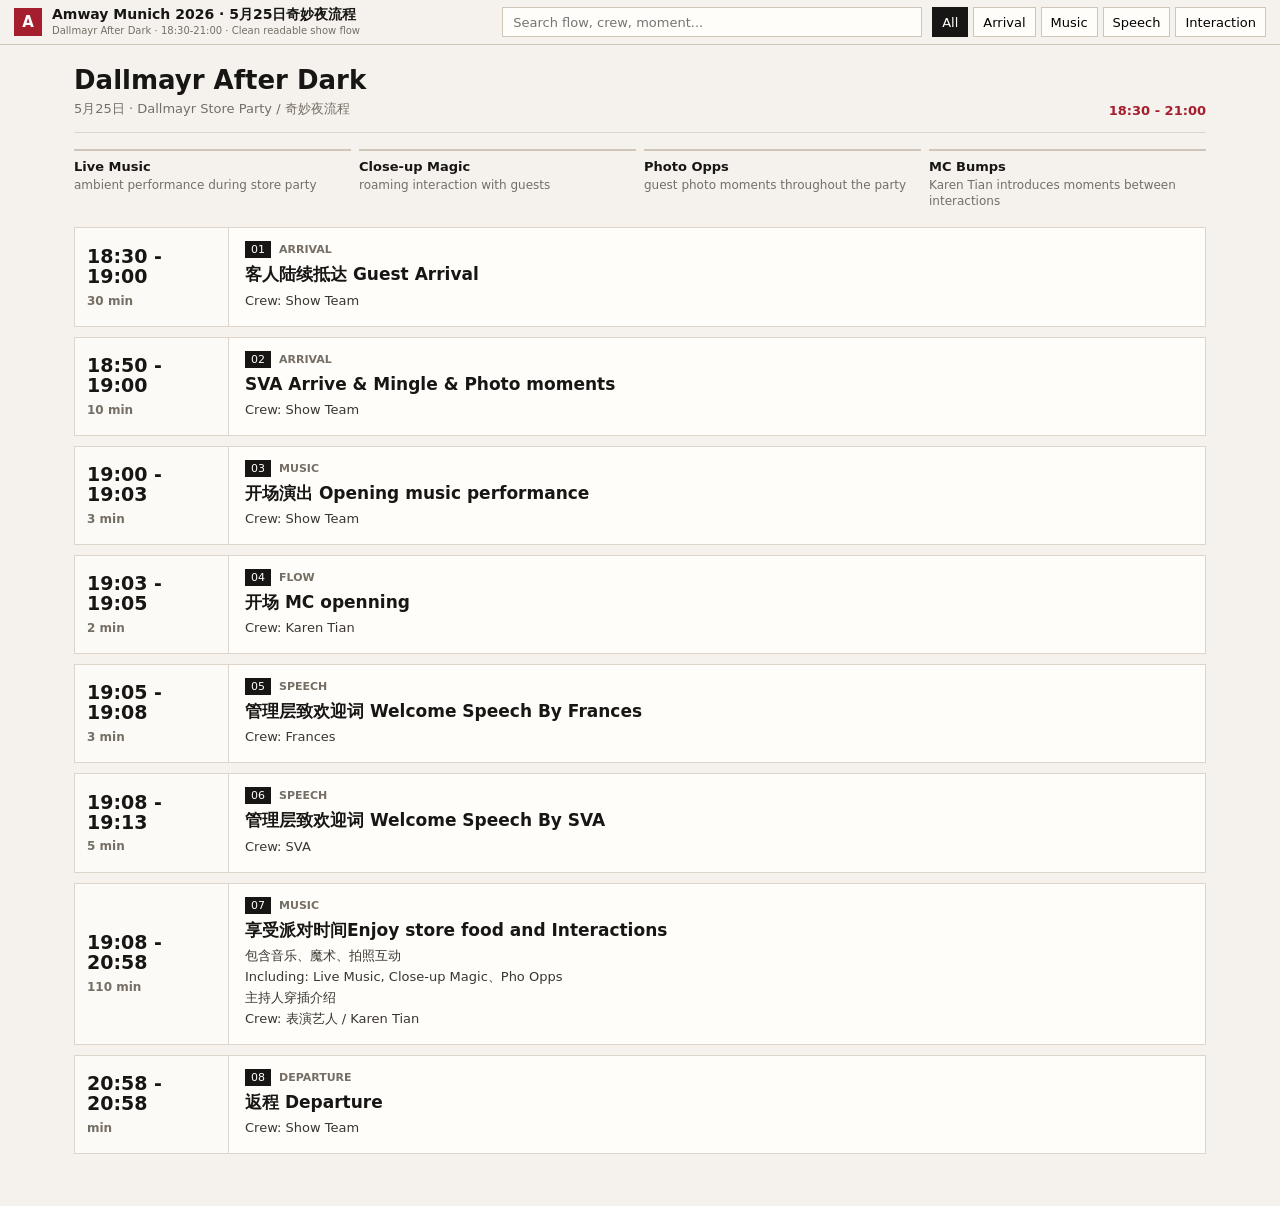
==== amway-dallmayr-after-dark/index.html @ 26cd8e53 "Add Amway Dallmayr after dark flow page" ====
<!doctype html>
<html lang="zh-CN">
<head>
<meta charset="utf-8">
<meta name="viewport" content="width=device-width,initial-scale=1">
<title>Amway Munich 2026 | 5月25日奇妙夜流程</title>
<style>
:root{--bg:#f5f2ed;--paper:#fffdf9;--ink:#181614;--muted:#756e65;--line:#ddd5ca;--line2:#cfc5b8;--red:#a51e2d;--green:#2f6b4f;--blue:#476b87;--gold:#9a6a1d;--lav:#6657a5}
*{box-sizing:border-box}html{scroll-behavior:smooth}body{margin:0;background:var(--bg);color:var(--ink);font-family:Inter,ui-sans-serif,system-ui,-apple-system,BlinkMacSystemFont,"Segoe UI",Arial,"PingFang SC","Microsoft YaHei",sans-serif;letter-spacing:0}button,input{font:inherit}
.header{position:sticky;top:0;z-index:20;background:rgba(245,242,237,.96);backdrop-filter:blur(14px);border-bottom:1px solid var(--line2);display:grid;grid-template-columns:28px minmax(260px,1fr) minmax(240px,420px) auto;gap:10px;align-items:center;padding:7px 14px}
.mark{width:28px;height:28px;background:var(--red);color:#fff;display:grid;place-items:center;font-weight:900;font-size:15px}h1{margin:0;font-size:14px;line-height:1.12;overflow-wrap:anywhere}.sub{font-size:10px;color:var(--muted);line-height:1.15;margin-top:2px}.search input{width:100%;height:30px;border:1px solid var(--line2);background:var(--paper);padding:0 10px;color:var(--ink);outline:none;font-size:13px}.chips{display:flex;gap:5px;justify-content:flex-end;overflow:auto}.chip{height:30px;border:1px solid var(--line2);background:var(--paper);padding:0 9px;white-space:nowrap;cursor:pointer;font-size:13px}.chip.active{background:#181614;color:white;border-color:#181614}
main{max-width:1180px;margin:0 auto;padding:22px 24px 52px}.dayline{display:flex;justify-content:space-between;gap:20px;align-items:flex-end;border-bottom:1px solid var(--line);padding:0 0 14px;margin-bottom:16px}.dayline h2{margin:0;font-size:26px;line-height:1.05}.dayline p{margin:6px 0 0;color:var(--muted);font-size:13px}.dayline strong{white-space:nowrap;color:var(--red);font-size:13px}
.flow{display:grid;gap:10px}.flow-card{display:grid;grid-template-columns:154px minmax(0,1fr);background:var(--paper);border:1px solid var(--line);min-height:92px}.time{border-right:1px solid var(--line);background:#fbfaf6;padding:14px 12px;display:flex;flex-direction:column;justify-content:center}.time b{font-size:19px;line-height:1.05}.time span{margin-top:7px;color:var(--muted);font-size:12px;font-weight:700}.body{padding:13px 16px;min-width:0}.kicker{display:flex;gap:8px;align-items:center;margin-bottom:6px}.kicker span{font-size:11px;color:#fff;background:#181614;padding:2px 6px}.kicker em{font-style:normal;font-size:11px;color:var(--muted);font-weight:800;text-transform:uppercase}.body h2{font-size:17px;margin:0 0 6px;line-height:1.25}.body p{margin:3px 0;color:#3a352f;font-size:13px;line-height:1.38;white-space:pre-wrap;overflow-wrap:anywhere}
.activity{display:grid;grid-template-columns:repeat(4,minmax(0,1fr));gap:8px;margin:14px 0 18px}.activity div{border-top:2px solid var(--line2);padding-top:8px}.activity b{display:block;font-size:13px}.activity span{display:block;margin-top:4px;color:var(--muted);font-size:12px;line-height:1.3}.hidden{display:none!important}
@media(max-width:900px){.header{grid-template-columns:28px minmax(0,1fr)}.search,.chips{grid-column:1/-1}.chips{justify-content:flex-start}main{padding:16px 18px 42px}.activity{grid-template-columns:repeat(2,minmax(0,1fr))}}
@media(max-width:620px){.header{grid-template-columns:24px minmax(0,1fr);gap:7px;padding:6px 8px}.mark{width:24px;height:24px;font-size:13px}h1{font-size:12px;line-height:1.14}.sub{display:none}.search input{height:30px;font-size:12px;padding:0 9px}.chip{height:28px;font-size:11px;padding:0 8px}main{padding:13px 10px 32px}.dayline{display:block;margin-bottom:12px;padding-bottom:10px}.dayline h2{font-size:22px}.dayline strong{display:block;margin-top:8px}.activity{grid-template-columns:1fr 1fr;gap:9px;margin:12px 0 14px}.activity b{font-size:12px}.activity span{font-size:11px}.flow-card{grid-template-columns:1fr;min-height:0;border-left:0;border-right:0}.time{border-right:0;border-bottom:1px solid var(--line);padding:9px 12px;flex-direction:row;align-items:center;justify-content:space-between}.time b{font-size:17px}.time span{margin:0;font-size:11px}.body{padding:11px 12px}.body h2{font-size:15px}.body p{font-size:12px;line-height:1.35}}
@media print{.header{display:none}main{padding:0}body{background:white}.flow-card{break-inside:avoid}}
</style>
</head>
<body>
<header class="header">
  <div class="mark">A</div>
  <div><h1>Amway Munich 2026 · 5月25日奇妙夜流程</h1><div class="sub">Dallmayr After Dark · 18:30-21:00 · Clean readable show flow</div></div>
  <div class="search"><input id="q" placeholder="Search flow, crew, moment..."></div>
  <div class="chips" id="chips"><button class="chip active" data-tag="All">All</button><button class="chip" data-tag="Arrival">Arrival</button><button class="chip" data-tag="Music">Music</button><button class="chip" data-tag="Speech">Speech</button><button class="chip" data-tag="Interaction">Interaction</button></div>
</header>
<main>
  <section class="dayline"><div><h2>Dallmayr After Dark</h2><p>5月25日 · Dallmayr Store Party / 奇妙夜流程</p></div><strong>18:30 - 21:00</strong></section>
  <section class="activity" aria-label="party activity lanes">
  <div><b>Live Music</b><span>ambient performance during store party</span></div>
  <div><b>Close-up Magic</b><span>roaming interaction with guests</span></div>
  <div><b>Photo Opps</b><span>guest photo moments throughout the party</span></div>
  <div><b>MC Bumps</b><span>Karen Tian introduces moments between interactions</span></div>
</section>
  <section class="flow" id="flow"><article class="flow-card" data-tag="Arrival">
      <div class="time"><b>18:30 - 19:00</b><span>30 min</span></div>
      <div class="body"><div class="kicker"><span>01</span><em>Arrival</em></div><h2>客人陆续抵达 Guest Arrival</h2><p>Crew: Show Team</p></div>
    </article><article class="flow-card" data-tag="Arrival">
      <div class="time"><b>18:50 - 19:00</b><span>10 min</span></div>
      <div class="body"><div class="kicker"><span>02</span><em>Arrival</em></div><h2>SVA Arrive &amp; Mingle &amp; Photo moments</h2><p>Crew: Show Team</p></div>
    </article><article class="flow-card" data-tag="Music">
      <div class="time"><b>19:00 - 19:03</b><span>3 min</span></div>
      <div class="body"><div class="kicker"><span>03</span><em>Music</em></div><h2>开场演出 Opening music performance</h2><p>Crew: Show Team</p></div>
    </article><article class="flow-card" data-tag="Flow">
      <div class="time"><b>19:03 - 19:05</b><span>2 min</span></div>
      <div class="body"><div class="kicker"><span>04</span><em>Flow</em></div><h2>开场 MC openning</h2><p>Crew: Karen Tian</p></div>
    </article><article class="flow-card" data-tag="Speech">
      <div class="time"><b>19:05 - 19:08</b><span>3 min</span></div>
      <div class="body"><div class="kicker"><span>05</span><em>Speech</em></div><h2>管理层致欢迎词 Welcome Speech By Frances</h2><p>Crew: Frances</p></div>
    </article><article class="flow-card" data-tag="Speech">
      <div class="time"><b>19:08 - 19:13</b><span>5 min</span></div>
      <div class="body"><div class="kicker"><span>06</span><em>Speech</em></div><h2>管理层致欢迎词 Welcome Speech By SVA</h2><p>Crew: SVA</p></div>
    </article><article class="flow-card" data-tag="Music">
      <div class="time"><b>19:08 - 20:58</b><span>110 min</span></div>
      <div class="body"><div class="kicker"><span>07</span><em>Music</em></div><h2>享受派对时间Enjoy store food and Interactions</h2><p>包含音乐、魔术、拍照互动</p><p>Including: Live Music, Close-up Magic、Pho Opps</p><p>主持人穿插介绍</p><p>Crew: 表演艺人 / Karen Tian</p></div>
    </article><article class="flow-card" data-tag="Departure">
      <div class="time"><b>20:58 - 20:58</b><span>min</span></div>
      <div class="body"><div class="kicker"><span>08</span><em>Departure</em></div><h2>返程 Departure</h2><p>Crew: Show Team</p></div>
    </article></section>
</main>
<script>
const state={tag:'All',q:''};
const cards=[...document.querySelectorAll('.flow-card')];
const chips=document.getElementById('chips');
const q=document.getElementById('q');
function applyFilter(){
  const needle=state.q.toLowerCase().trim();
  cards.forEach(card=>{
    const tagOk=state.tag==='All'||card.dataset.tag===state.tag;
    const textOk=!needle||card.innerText.toLowerCase().includes(needle);
    card.classList.toggle('hidden',!(tagOk&&textOk));
  });
}
chips.querySelectorAll('.chip').forEach(btn=>btn.onclick=()=>{
  state.tag=btn.dataset.tag;
  chips.querySelectorAll('.chip').forEach(x=>x.classList.remove('active'));
  btn.classList.add('active');
  applyFilter();
});
q.oninput=()=>{state.q=q.value;applyFilter();};
</script>
</body>
</html>
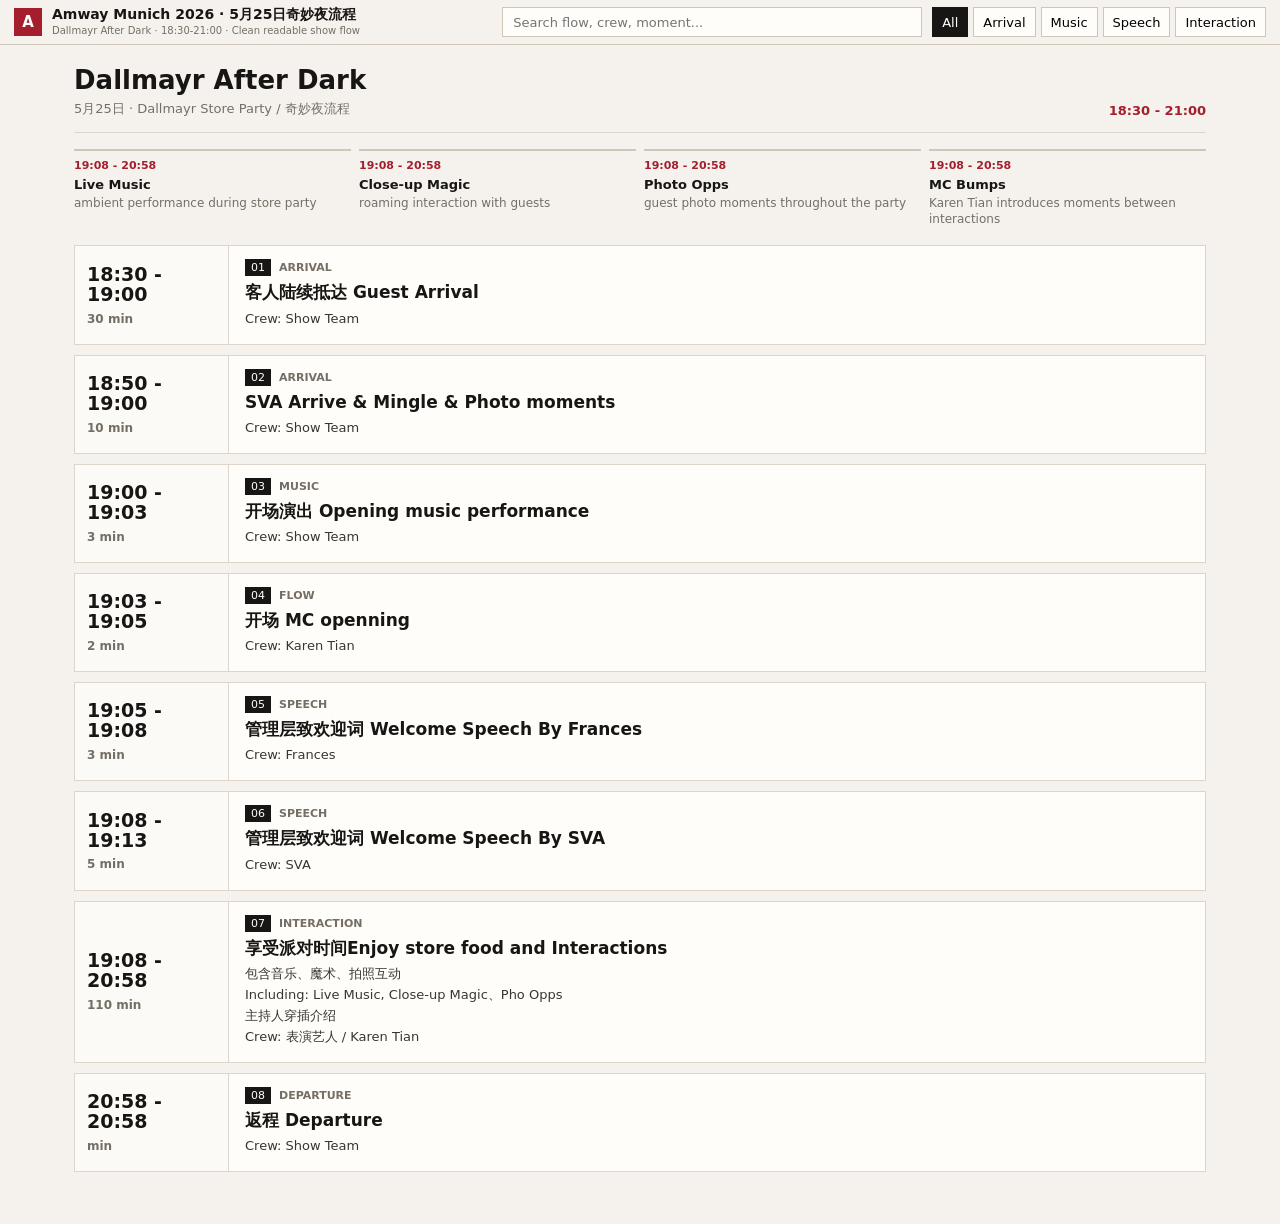
==== commit 468d6a0d: "Show timing for Dallmayr interaction moments" ====
--- a/amway-dallmayr-after-dark/index.html
+++ b/amway-dallmayr-after-dark/index.html
@@ -11,7 +11,7 @@
 .mark{width:28px;height:28px;background:var(--red);color:#fff;display:grid;place-items:center;font-weight:900;font-size:15px}h1{margin:0;font-size:14px;line-height:1.12;overflow-wrap:anywhere}.sub{font-size:10px;color:var(--muted);line-height:1.15;margin-top:2px}.search input{width:100%;height:30px;border:1px solid var(--line2);background:var(--paper);padding:0 10px;color:var(--ink);outline:none;font-size:13px}.chips{display:flex;gap:5px;justify-content:flex-end;overflow:auto}.chip{height:30px;border:1px solid var(--line2);background:var(--paper);padding:0 9px;white-space:nowrap;cursor:pointer;font-size:13px}.chip.active{background:#181614;color:white;border-color:#181614}
 main{max-width:1180px;margin:0 auto;padding:22px 24px 52px}.dayline{display:flex;justify-content:space-between;gap:20px;align-items:flex-end;border-bottom:1px solid var(--line);padding:0 0 14px;margin-bottom:16px}.dayline h2{margin:0;font-size:26px;line-height:1.05}.dayline p{margin:6px 0 0;color:var(--muted);font-size:13px}.dayline strong{white-space:nowrap;color:var(--red);font-size:13px}
 .flow{display:grid;gap:10px}.flow-card{display:grid;grid-template-columns:154px minmax(0,1fr);background:var(--paper);border:1px solid var(--line);min-height:92px}.time{border-right:1px solid var(--line);background:#fbfaf6;padding:14px 12px;display:flex;flex-direction:column;justify-content:center}.time b{font-size:19px;line-height:1.05}.time span{margin-top:7px;color:var(--muted);font-size:12px;font-weight:700}.body{padding:13px 16px;min-width:0}.kicker{display:flex;gap:8px;align-items:center;margin-bottom:6px}.kicker span{font-size:11px;color:#fff;background:#181614;padding:2px 6px}.kicker em{font-style:normal;font-size:11px;color:var(--muted);font-weight:800;text-transform:uppercase}.body h2{font-size:17px;margin:0 0 6px;line-height:1.25}.body p{margin:3px 0;color:#3a352f;font-size:13px;line-height:1.38;white-space:pre-wrap;overflow-wrap:anywhere}
-.activity{display:grid;grid-template-columns:repeat(4,minmax(0,1fr));gap:8px;margin:14px 0 18px}.activity div{border-top:2px solid var(--line2);padding-top:8px}.activity b{display:block;font-size:13px}.activity span{display:block;margin-top:4px;color:var(--muted);font-size:12px;line-height:1.3}.hidden{display:none!important}
+.activity{display:grid;grid-template-columns:repeat(4,minmax(0,1fr));gap:8px;margin:14px 0 18px}.activity div{border-top:2px solid var(--line2);padding-top:8px}.activity time{display:block;color:var(--red);font-size:11px;font-weight:850;margin-bottom:5px}.activity b{display:block;font-size:13px}.activity span{display:block;margin-top:4px;color:var(--muted);font-size:12px;line-height:1.3}.hidden{display:none!important}
 @media(max-width:900px){.header{grid-template-columns:28px minmax(0,1fr)}.search,.chips{grid-column:1/-1}.chips{justify-content:flex-start}main{padding:16px 18px 42px}.activity{grid-template-columns:repeat(2,minmax(0,1fr))}}
 @media(max-width:620px){.header{grid-template-columns:24px minmax(0,1fr);gap:7px;padding:6px 8px}.mark{width:24px;height:24px;font-size:13px}h1{font-size:12px;line-height:1.14}.sub{display:none}.search input{height:30px;font-size:12px;padding:0 9px}.chip{height:28px;font-size:11px;padding:0 8px}main{padding:13px 10px 32px}.dayline{display:block;margin-bottom:12px;padding-bottom:10px}.dayline h2{font-size:22px}.dayline strong{display:block;margin-top:8px}.activity{grid-template-columns:1fr 1fr;gap:9px;margin:12px 0 14px}.activity b{font-size:12px}.activity span{font-size:11px}.flow-card{grid-template-columns:1fr;min-height:0;border-left:0;border-right:0}.time{border-right:0;border-bottom:1px solid var(--line);padding:9px 12px;flex-direction:row;align-items:center;justify-content:space-between}.time b{font-size:17px}.time span{margin:0;font-size:11px}.body{padding:11px 12px}.body h2{font-size:15px}.body p{font-size:12px;line-height:1.35}}
 @media print{.header{display:none}main{padding:0}body{background:white}.flow-card{break-inside:avoid}}
@@ -27,10 +27,10 @@
 <main>
   <section class="dayline"><div><h2>Dallmayr After Dark</h2><p>5月25日 · Dallmayr Store Party / 奇妙夜流程</p></div><strong>18:30 - 21:00</strong></section>
   <section class="activity" aria-label="party activity lanes">
-  <div><b>Live Music</b><span>ambient performance during store party</span></div>
-  <div><b>Close-up Magic</b><span>roaming interaction with guests</span></div>
-  <div><b>Photo Opps</b><span>guest photo moments throughout the party</span></div>
-  <div><b>MC Bumps</b><span>Karen Tian introduces moments between interactions</span></div>
+  <div><time>19:08 - 20:58</time><b>Live Music</b><span>ambient performance during store party</span></div>
+  <div><time>19:08 - 20:58</time><b>Close-up Magic</b><span>roaming interaction with guests</span></div>
+  <div><time>19:08 - 20:58</time><b>Photo Opps</b><span>guest photo moments throughout the party</span></div>
+  <div><time>19:08 - 20:58</time><b>MC Bumps</b><span>Karen Tian introduces moments between interactions</span></div>
 </section>
   <section class="flow" id="flow"><article class="flow-card" data-tag="Arrival">
       <div class="time"><b>18:30 - 19:00</b><span>30 min</span></div>
@@ -50,9 +50,9 @@
     </article><article class="flow-card" data-tag="Speech">
       <div class="time"><b>19:08 - 19:13</b><span>5 min</span></div>
       <div class="body"><div class="kicker"><span>06</span><em>Speech</em></div><h2>管理层致欢迎词 Welcome Speech By SVA</h2><p>Crew: SVA</p></div>
-    </article><article class="flow-card" data-tag="Music">
+    </article><article class="flow-card" data-tag="Interaction">
       <div class="time"><b>19:08 - 20:58</b><span>110 min</span></div>
-      <div class="body"><div class="kicker"><span>07</span><em>Music</em></div><h2>享受派对时间Enjoy store food and Interactions</h2><p>包含音乐、魔术、拍照互动</p><p>Including: Live Music, Close-up Magic、Pho Opps</p><p>主持人穿插介绍</p><p>Crew: 表演艺人 / Karen Tian</p></div>
+      <div class="body"><div class="kicker"><span>07</span><em>Interaction</em></div><h2>享受派对时间Enjoy store food and Interactions</h2><p>包含音乐、魔术、拍照互动</p><p>Including: Live Music, Close-up Magic、Pho Opps</p><p>主持人穿插介绍</p><p>Crew: 表演艺人 / Karen Tian</p></div>
     </article><article class="flow-card" data-tag="Departure">
       <div class="time"><b>20:58 - 20:58</b><span>min</span></div>
       <div class="body"><div class="kicker"><span>08</span><em>Departure</em></div><h2>返程 Departure</h2><p>Crew: Show Team</p></div>
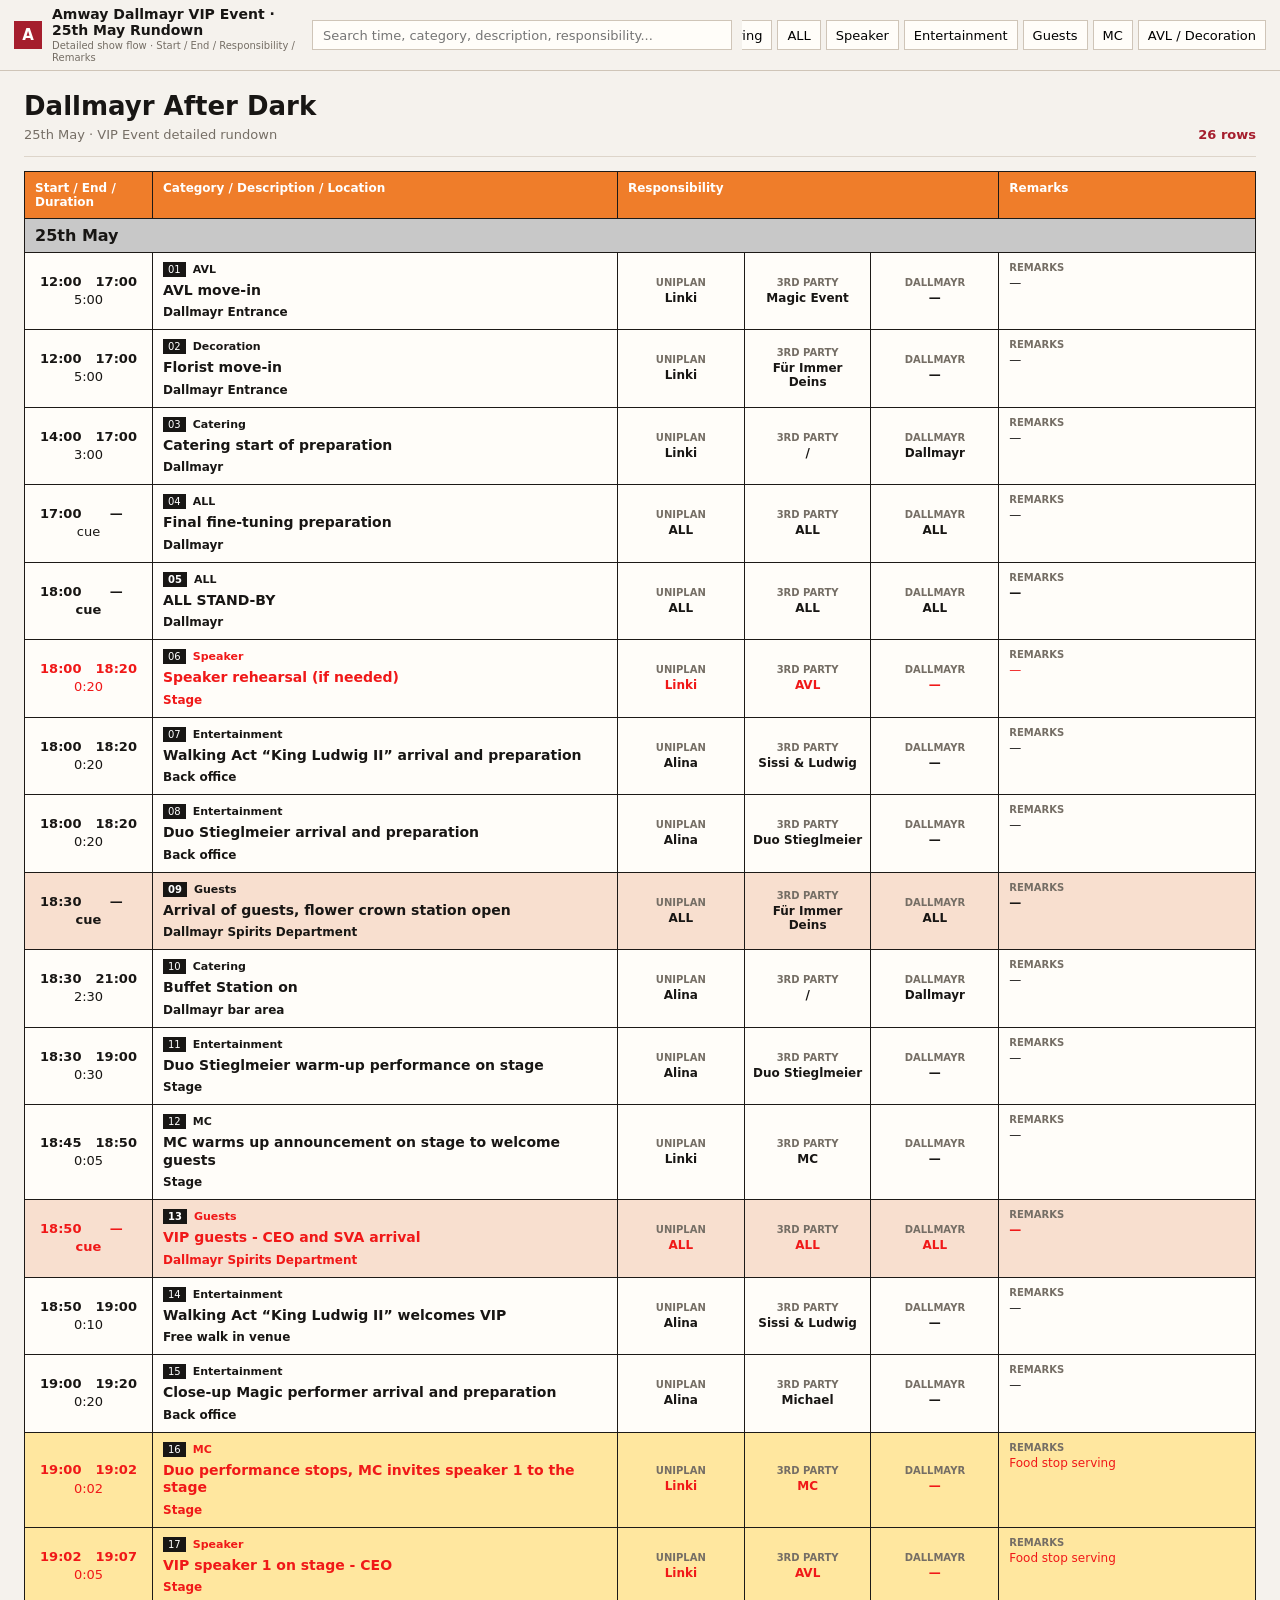
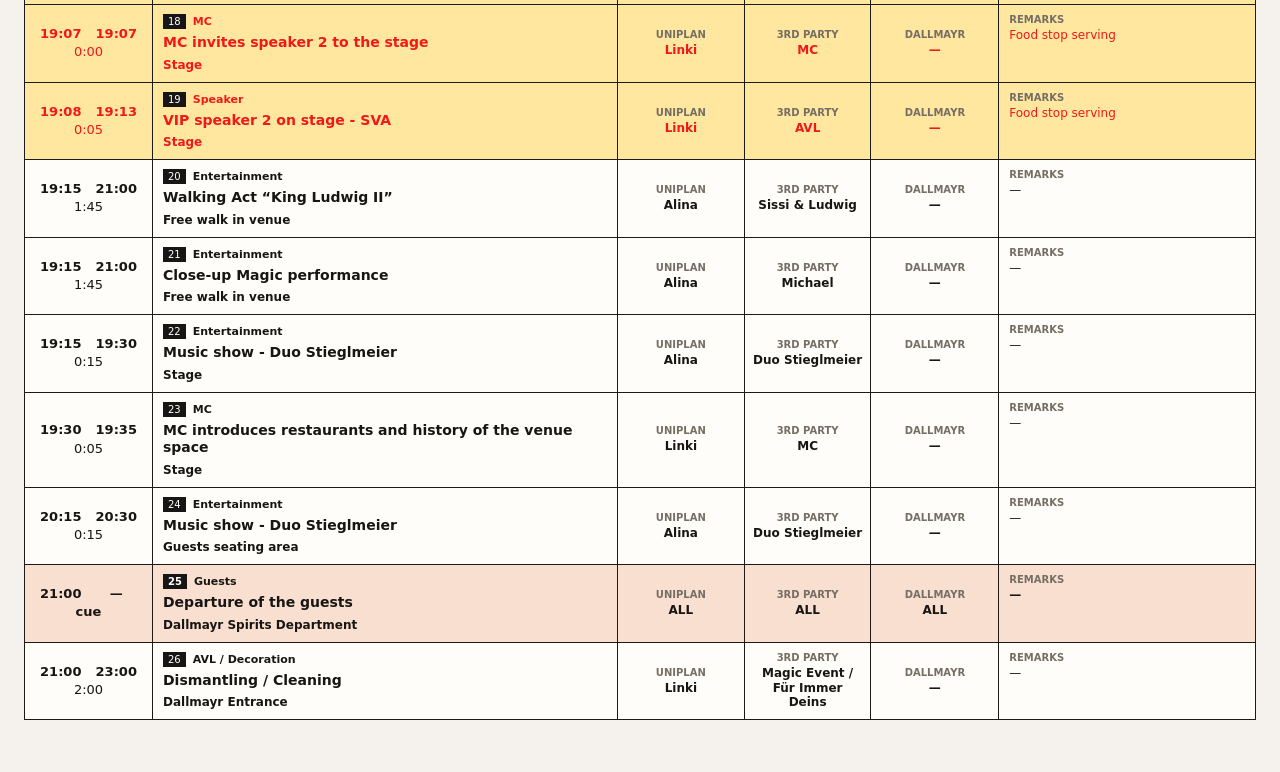
==== commit 033a2ec5: "Expand Dallmayr rundown detail" ====
--- a/amway-dallmayr-after-dark/index.html
+++ b/amway-dallmayr-after-dark/index.html
@@ -1,83 +1,160 @@
-<!doctype html>
-<html lang="zh-CN">
-<head>
-<meta charset="utf-8">
-<meta name="viewport" content="width=device-width,initial-scale=1">
-<title>Amway Munich 2026 | 5月25日奇妙夜流程</title>
-<style>
-:root{--bg:#f5f2ed;--paper:#fffdf9;--ink:#181614;--muted:#756e65;--line:#ddd5ca;--line2:#cfc5b8;--red:#a51e2d;--green:#2f6b4f;--blue:#476b87;--gold:#9a6a1d;--lav:#6657a5}
-*{box-sizing:border-box}html{scroll-behavior:smooth}body{margin:0;background:var(--bg);color:var(--ink);font-family:Inter,ui-sans-serif,system-ui,-apple-system,BlinkMacSystemFont,"Segoe UI",Arial,"PingFang SC","Microsoft YaHei",sans-serif;letter-spacing:0}button,input{font:inherit}
-.header{position:sticky;top:0;z-index:20;background:rgba(245,242,237,.96);backdrop-filter:blur(14px);border-bottom:1px solid var(--line2);display:grid;grid-template-columns:28px minmax(260px,1fr) minmax(240px,420px) auto;gap:10px;align-items:center;padding:7px 14px}
-.mark{width:28px;height:28px;background:var(--red);color:#fff;display:grid;place-items:center;font-weight:900;font-size:15px}h1{margin:0;font-size:14px;line-height:1.12;overflow-wrap:anywhere}.sub{font-size:10px;color:var(--muted);line-height:1.15;margin-top:2px}.search input{width:100%;height:30px;border:1px solid var(--line2);background:var(--paper);padding:0 10px;color:var(--ink);outline:none;font-size:13px}.chips{display:flex;gap:5px;justify-content:flex-end;overflow:auto}.chip{height:30px;border:1px solid var(--line2);background:var(--paper);padding:0 9px;white-space:nowrap;cursor:pointer;font-size:13px}.chip.active{background:#181614;color:white;border-color:#181614}
-main{max-width:1180px;margin:0 auto;padding:22px 24px 52px}.dayline{display:flex;justify-content:space-between;gap:20px;align-items:flex-end;border-bottom:1px solid var(--line);padding:0 0 14px;margin-bottom:16px}.dayline h2{margin:0;font-size:26px;line-height:1.05}.dayline p{margin:6px 0 0;color:var(--muted);font-size:13px}.dayline strong{white-space:nowrap;color:var(--red);font-size:13px}
-.flow{display:grid;gap:10px}.flow-card{display:grid;grid-template-columns:154px minmax(0,1fr);background:var(--paper);border:1px solid var(--line);min-height:92px}.time{border-right:1px solid var(--line);background:#fbfaf6;padding:14px 12px;display:flex;flex-direction:column;justify-content:center}.time b{font-size:19px;line-height:1.05}.time span{margin-top:7px;color:var(--muted);font-size:12px;font-weight:700}.body{padding:13px 16px;min-width:0}.kicker{display:flex;gap:8px;align-items:center;margin-bottom:6px}.kicker span{font-size:11px;color:#fff;background:#181614;padding:2px 6px}.kicker em{font-style:normal;font-size:11px;color:var(--muted);font-weight:800;text-transform:uppercase}.body h2{font-size:17px;margin:0 0 6px;line-height:1.25}.body p{margin:3px 0;color:#3a352f;font-size:13px;line-height:1.38;white-space:pre-wrap;overflow-wrap:anywhere}
-.activity{display:grid;grid-template-columns:repeat(4,minmax(0,1fr));gap:8px;margin:14px 0 18px}.activity div{border-top:2px solid var(--line2);padding-top:8px}.activity time{display:block;color:var(--red);font-size:11px;font-weight:850;margin-bottom:5px}.activity b{display:block;font-size:13px}.activity span{display:block;margin-top:4px;color:var(--muted);font-size:12px;line-height:1.3}.hidden{display:none!important}
-@media(max-width:900px){.header{grid-template-columns:28px minmax(0,1fr)}.search,.chips{grid-column:1/-1}.chips{justify-content:flex-start}main{padding:16px 18px 42px}.activity{grid-template-columns:repeat(2,minmax(0,1fr))}}
-@media(max-width:620px){.header{grid-template-columns:24px minmax(0,1fr);gap:7px;padding:6px 8px}.mark{width:24px;height:24px;font-size:13px}h1{font-size:12px;line-height:1.14}.sub{display:none}.search input{height:30px;font-size:12px;padding:0 9px}.chip{height:28px;font-size:11px;padding:0 8px}main{padding:13px 10px 32px}.dayline{display:block;margin-bottom:12px;padding-bottom:10px}.dayline h2{font-size:22px}.dayline strong{display:block;margin-top:8px}.activity{grid-template-columns:1fr 1fr;gap:9px;margin:12px 0 14px}.activity b{font-size:12px}.activity span{font-size:11px}.flow-card{grid-template-columns:1fr;min-height:0;border-left:0;border-right:0}.time{border-right:0;border-bottom:1px solid var(--line);padding:9px 12px;flex-direction:row;align-items:center;justify-content:space-between}.time b{font-size:17px}.time span{margin:0;font-size:11px}.body{padding:11px 12px}.body h2{font-size:15px}.body p{font-size:12px;line-height:1.35}}
-@media print{.header{display:none}main{padding:0}body{background:white}.flow-card{break-inside:avoid}}
-</style>
-</head>
-<body>
-<header class="header">
-  <div class="mark">A</div>
-  <div><h1>Amway Munich 2026 · 5月25日奇妙夜流程</h1><div class="sub">Dallmayr After Dark · 18:30-21:00 · Clean readable show flow</div></div>
-  <div class="search"><input id="q" placeholder="Search flow, crew, moment..."></div>
-  <div class="chips" id="chips"><button class="chip active" data-tag="All">All</button><button class="chip" data-tag="Arrival">Arrival</button><button class="chip" data-tag="Music">Music</button><button class="chip" data-tag="Speech">Speech</button><button class="chip" data-tag="Interaction">Interaction</button></div>
-</header>
-<main>
-  <section class="dayline"><div><h2>Dallmayr After Dark</h2><p>5月25日 · Dallmayr Store Party / 奇妙夜流程</p></div><strong>18:30 - 21:00</strong></section>
-  <section class="activity" aria-label="party activity lanes">
-  <div><time>19:08 - 20:58</time><b>Live Music</b><span>ambient performance during store party</span></div>
-  <div><time>19:08 - 20:58</time><b>Close-up Magic</b><span>roaming interaction with guests</span></div>
-  <div><time>19:08 - 20:58</time><b>Photo Opps</b><span>guest photo moments throughout the party</span></div>
-  <div><time>19:08 - 20:58</time><b>MC Bumps</b><span>Karen Tian introduces moments between interactions</span></div>
-</section>
-  <section class="flow" id="flow"><article class="flow-card" data-tag="Arrival">
-      <div class="time"><b>18:30 - 19:00</b><span>30 min</span></div>
-      <div class="body"><div class="kicker"><span>01</span><em>Arrival</em></div><h2>客人陆续抵达 Guest Arrival</h2><p>Crew: Show Team</p></div>
-    </article><article class="flow-card" data-tag="Arrival">
-      <div class="time"><b>18:50 - 19:00</b><span>10 min</span></div>
-      <div class="body"><div class="kicker"><span>02</span><em>Arrival</em></div><h2>SVA Arrive &amp; Mingle &amp; Photo moments</h2><p>Crew: Show Team</p></div>
-    </article><article class="flow-card" data-tag="Music">
-      <div class="time"><b>19:00 - 19:03</b><span>3 min</span></div>
-      <div class="body"><div class="kicker"><span>03</span><em>Music</em></div><h2>开场演出 Opening music performance</h2><p>Crew: Show Team</p></div>
-    </article><article class="flow-card" data-tag="Flow">
-      <div class="time"><b>19:03 - 19:05</b><span>2 min</span></div>
-      <div class="body"><div class="kicker"><span>04</span><em>Flow</em></div><h2>开场 MC openning</h2><p>Crew: Karen Tian</p></div>
-    </article><article class="flow-card" data-tag="Speech">
-      <div class="time"><b>19:05 - 19:08</b><span>3 min</span></div>
-      <div class="body"><div class="kicker"><span>05</span><em>Speech</em></div><h2>管理层致欢迎词 Welcome Speech By Frances</h2><p>Crew: Frances</p></div>
-    </article><article class="flow-card" data-tag="Speech">
-      <div class="time"><b>19:08 - 19:13</b><span>5 min</span></div>
-      <div class="body"><div class="kicker"><span>06</span><em>Speech</em></div><h2>管理层致欢迎词 Welcome Speech By SVA</h2><p>Crew: SVA</p></div>
-    </article><article class="flow-card" data-tag="Interaction">
-      <div class="time"><b>19:08 - 20:58</b><span>110 min</span></div>
-      <div class="body"><div class="kicker"><span>07</span><em>Interaction</em></div><h2>享受派对时间Enjoy store food and Interactions</h2><p>包含音乐、魔术、拍照互动</p><p>Including: Live Music, Close-up Magic、Pho Opps</p><p>主持人穿插介绍</p><p>Crew: 表演艺人 / Karen Tian</p></div>
-    </article><article class="flow-card" data-tag="Departure">
-      <div class="time"><b>20:58 - 20:58</b><span>min</span></div>
-      <div class="body"><div class="kicker"><span>08</span><em>Departure</em></div><h2>返程 Departure</h2><p>Crew: Show Team</p></div>
-    </article></section>
-</main>
-<script>
-const state={tag:'All',q:''};
-const cards=[...document.querySelectorAll('.flow-card')];
-const chips=document.getElementById('chips');
-const q=document.getElementById('q');
-function applyFilter(){
-  const needle=state.q.toLowerCase().trim();
-  cards.forEach(card=>{
-    const tagOk=state.tag==='All'||card.dataset.tag===state.tag;
-    const textOk=!needle||card.innerText.toLowerCase().includes(needle);
-    card.classList.toggle('hidden',!(tagOk&&textOk));
-  });
-}
-chips.querySelectorAll('.chip').forEach(btn=>btn.onclick=()=>{
-  state.tag=btn.dataset.tag;
-  chips.querySelectorAll('.chip').forEach(x=>x.classList.remove('active'));
-  btn.classList.add('active');
-  applyFilter();
-});
-q.oninput=()=>{state.q=q.value;applyFilter();};
-</script>
-</body>
-</html>
+<!doctype html><html lang="zh-CN"><head><meta charset="utf-8"><meta name="viewport" content="width=device-width,initial-scale=1"><title>Amway Dallmayr VIP Event | 25 May Rundown</title><style>
+:root{--bg:#f5f2ed;--paper:#fffdf9;--ink:#181614;--muted:#756e65;--line:#ddd5ca;--line2:#cfc5b8;--red:#f01818;--brand:#a51e2d;--peach:#f8dfcf;--yellow:#ffe79f}*{box-sizing:border-box}html{scroll-behavior:smooth}body{margin:0;background:var(--bg);color:var(--ink);font-family:Inter,ui-sans-serif,system-ui,-apple-system,BlinkMacSystemFont,"Segoe UI",Arial,"PingFang SC","Microsoft YaHei",sans-serif;letter-spacing:0}button,input{font:inherit}.header{position:sticky;top:0;z-index:30;background:rgba(245,242,237,.96);backdrop-filter:blur(14px);border-bottom:1px solid var(--line2);display:grid;grid-template-columns:28px minmax(250px,1fr) minmax(240px,420px) auto;gap:10px;align-items:center;padding:7px 14px}.mark{width:28px;height:28px;background:var(--brand);color:#fff;display:grid;place-items:center;font-weight:900;font-size:15px}h1{margin:0;font-size:14px;line-height:1.12;overflow-wrap:anywhere}.sub{font-size:10px;color:var(--muted);line-height:1.15;margin-top:2px}.search input{width:100%;height:30px;border:1px solid var(--line2);background:var(--paper);padding:0 10px;color:var(--ink);outline:none;font-size:13px}.filters{display:flex;gap:5px;justify-content:flex-end;overflow:auto}.chip{height:30px;border:1px solid var(--line2);background:var(--paper);padding:0 9px;white-space:nowrap;cursor:pointer;font-size:13px}.chip.active{background:#181614;color:#fff;border-color:#181614}main{max-width:1420px;margin:0 auto;padding:22px 24px 52px}.lead{display:flex;justify-content:space-between;gap:18px;align-items:flex-end;border-bottom:1px solid var(--line);padding-bottom:14px;margin-bottom:14px}.lead h2{margin:0;font-size:26px;line-height:1.05}.lead p{margin:6px 0 0;color:var(--muted);font-size:13px}.lead strong{white-space:nowrap;color:var(--brand);font-size:13px}.table-head,.run-row{display:grid;grid-template-columns:128px minmax(280px,1fr) minmax(300px,.82fr) minmax(170px,.55fr)}.table-head{position:sticky;top:45px;z-index:10;background:#ef7d2a;color:white;border:1px solid #1d1a17;border-bottom:0;font-weight:850;font-size:12px}.table-head div{padding:9px 10px;border-right:1px solid #1d1a17}.table-head div:last-child{border-right:0}.flow{display:grid;gap:0}.date-row{background:#c8c8c8;border:1px solid #1d1a17;border-bottom:0;padding:7px 10px;font-weight:850}.run-row{background:var(--paper);border:1px solid #1d1a17;border-bottom:0;min-height:58px}.run-row:last-child{border-bottom:1px solid #1d1a17}.run-row>div{border-right:1px solid #1d1a17;padding:9px 10px;min-width:0}.run-row>div:last-child{border-right:0}.time{display:grid;grid-template-columns:1fr 1fr;gap:4px;align-content:center;text-align:center}.time b,.time small,.time span{font-size:13px;line-height:1.1}.time b{font-weight:850}.time small{font-weight:760;color:inherit}.time span{grid-column:1/-1;color:inherit}.kicker{display:flex;gap:7px;align-items:center;margin-bottom:5px}.kicker span{font-size:10px;color:#fff;background:#181614;padding:2px 5px}.kicker em{font-style:normal;font-size:11px;color:inherit;font-weight:850}h3{margin:0;font-size:14px;line-height:1.25}.main p{margin:6px 0 0;color:inherit;font-size:12px;line-height:1.25;font-weight:650}.resp{display:grid;grid-template-columns:repeat(3,minmax(0,1fr));gap:0;padding:0!important}.resp div{padding:9px 8px;border-right:1px solid #1d1a17;display:grid;align-content:center;text-align:center}.resp div:last-child{border-right:0}label{display:block;color:var(--muted);font-size:10px;text-transform:uppercase;font-weight:850;margin-bottom:3px}.resp strong{font-size:12px;line-height:1.2}.remarks p{margin:0;font-size:12px;line-height:1.3;color:inherit}.peach{background:var(--peach);font-weight:850}.yellow{background:var(--yellow)}.red,.redtext{color:var(--red)}.bold{font-weight:900}.hidden{display:none!important}@media(max-width:980px){.header{grid-template-columns:28px minmax(0,1fr)}.search,.filters{grid-column:1/-1}.filters{justify-content:flex-start}main{padding:16px 18px 42px}.table-head{display:none}.run-row{grid-template-columns:118px minmax(0,1fr);margin-bottom:8px;border:1px solid #1d1a17}.run-row>div{border-right:0}.time{border-right:1px solid #1d1a17!important}.resp,.remarks{grid-column:2}.resp{border-top:1px solid #1d1a17}.remarks{border-top:1px solid #1d1a17}}@media(max-width:620px){.header{grid-template-columns:24px minmax(0,1fr);gap:7px;padding:6px 8px}.mark{width:24px;height:24px;font-size:13px}h1{font-size:12px;line-height:1.14}.sub{display:none}.search input{height:30px;font-size:12px;padding:0 9px}.chip{height:28px;font-size:11px;padding:0 8px}main{padding:13px 10px 32px}.lead{display:block;margin-bottom:12px;padding-bottom:10px}.lead h2{font-size:22px}.lead strong{display:block;margin-top:8px}.run-row{grid-template-columns:1fr;border-left:0;border-right:0}.time{border-right:0!important;border-bottom:1px solid #1d1a17!important;display:flex;align-items:center;justify-content:space-between;text-align:left}.time span{grid-column:auto}.resp,.remarks{grid-column:1}.resp strong{font-size:11px}h3{font-size:14px}.main p,.remarks p{font-size:11px}}@media print{.header{display:none}main{padding:0}body{background:white}.table-head{top:0}.run-row{break-inside:avoid}}
+</style></head><body><header class="header"><div class="mark">A</div><div><h1>Amway Dallmayr VIP Event · 25th May Rundown</h1><div class="sub">Detailed show flow · Start / End / Responsibility / Remarks</div></div><div class="search"><input id="q" placeholder="Search time, category, description, responsibility..."></div><div class="filters" id="filters"><button class="chip active" data-category="All">All</button><button class="chip " data-category="AVL">AVL</button><button class="chip " data-category="Decoration">Decoration</button><button class="chip " data-category="Catering">Catering</button><button class="chip " data-category="ALL">ALL</button><button class="chip " data-category="Speaker">Speaker</button><button class="chip " data-category="Entertainment">Entertainment</button><button class="chip " data-category="Guests">Guests</button><button class="chip " data-category="MC">MC</button><button class="chip " data-category="AVL / Decoration">AVL / Decoration</button></div></header><main><section class="lead"><div><h2>Dallmayr After Dark</h2><p>25th May · VIP Event detailed rundown</p></div><strong>26 rows</strong></section><section class="flow" id="flow"><div class="table-head"><div>Start / End / Duration</div><div>Category / Description / Location</div><div>Responsibility</div><div>Remarks</div></div><div class="date-row">25th May</div><article class="run-row " data-category="AVL">
+  <div class="time"><b>12:00</b><small>17:00</small><span>5:00</span></div>
+  <div class="main"><div class="kicker"><span>01</span><em>AVL</em></div><h3>AVL move-in</h3><p>Dallmayr Entrance</p></div>
+  <div class="resp"><div><label>Uniplan</label><strong>Linki</strong></div><div><label>3rd Party</label><strong>Magic Event</strong></div><div><label>Dallmayr</label><strong>—</strong></div></div>
+  <div class="remarks"><label>Remarks</label><p>—</p></div>
+</article>
+<article class="run-row " data-category="Decoration">
+  <div class="time"><b>12:00</b><small>17:00</small><span>5:00</span></div>
+  <div class="main"><div class="kicker"><span>02</span><em>Decoration</em></div><h3>Florist move-in</h3><p>Dallmayr Entrance</p></div>
+  <div class="resp"><div><label>Uniplan</label><strong>Linki</strong></div><div><label>3rd Party</label><strong>Für Immer Deins</strong></div><div><label>Dallmayr</label><strong>—</strong></div></div>
+  <div class="remarks"><label>Remarks</label><p>—</p></div>
+</article>
+<article class="run-row " data-category="Catering">
+  <div class="time"><b>14:00</b><small>17:00</small><span>3:00</span></div>
+  <div class="main"><div class="kicker"><span>03</span><em>Catering</em></div><h3>Catering start of preparation</h3><p>Dallmayr</p></div>
+  <div class="resp"><div><label>Uniplan</label><strong>Linki</strong></div><div><label>3rd Party</label><strong>/</strong></div><div><label>Dallmayr</label><strong>Dallmayr</strong></div></div>
+  <div class="remarks"><label>Remarks</label><p>—</p></div>
+</article>
+<article class="run-row " data-category="ALL">
+  <div class="time"><b>17:00</b><small>—</small><span>cue</span></div>
+  <div class="main"><div class="kicker"><span>04</span><em>ALL</em></div><h3>Final fine-tuning preparation</h3><p>Dallmayr</p></div>
+  <div class="resp"><div><label>Uniplan</label><strong>ALL</strong></div><div><label>3rd Party</label><strong>ALL</strong></div><div><label>Dallmayr</label><strong>ALL</strong></div></div>
+  <div class="remarks"><label>Remarks</label><p>—</p></div>
+</article>
+<article class="run-row bold" data-category="ALL">
+  <div class="time"><b>18:00</b><small>—</small><span>cue</span></div>
+  <div class="main"><div class="kicker"><span>05</span><em>ALL</em></div><h3>ALL STAND-BY</h3><p>Dallmayr</p></div>
+  <div class="resp"><div><label>Uniplan</label><strong>ALL</strong></div><div><label>3rd Party</label><strong>ALL</strong></div><div><label>Dallmayr</label><strong>ALL</strong></div></div>
+  <div class="remarks"><label>Remarks</label><p>—</p></div>
+</article>
+<article class="run-row red" data-category="Speaker">
+  <div class="time"><b>18:00</b><small>18:20</small><span>0:20</span></div>
+  <div class="main"><div class="kicker"><span>06</span><em>Speaker</em></div><h3>Speaker rehearsal (if needed)</h3><p>Stage</p></div>
+  <div class="resp"><div><label>Uniplan</label><strong>Linki</strong></div><div><label>3rd Party</label><strong>AVL</strong></div><div><label>Dallmayr</label><strong>—</strong></div></div>
+  <div class="remarks"><label>Remarks</label><p>—</p></div>
+</article>
+<article class="run-row " data-category="Entertainment">
+  <div class="time"><b>18:00</b><small>18:20</small><span>0:20</span></div>
+  <div class="main"><div class="kicker"><span>07</span><em>Entertainment</em></div><h3>Walking Act “King Ludwig II” arrival and preparation</h3><p>Back office</p></div>
+  <div class="resp"><div><label>Uniplan</label><strong>Alina</strong></div><div><label>3rd Party</label><strong>Sissi &amp; Ludwig</strong></div><div><label>Dallmayr</label><strong>—</strong></div></div>
+  <div class="remarks"><label>Remarks</label><p>—</p></div>
+</article>
+<article class="run-row " data-category="Entertainment">
+  <div class="time"><b>18:00</b><small>18:20</small><span>0:20</span></div>
+  <div class="main"><div class="kicker"><span>08</span><em>Entertainment</em></div><h3>Duo Stieglmeier arrival and preparation</h3><p>Back office</p></div>
+  <div class="resp"><div><label>Uniplan</label><strong>Alina</strong></div><div><label>3rd Party</label><strong>Duo Stieglmeier</strong></div><div><label>Dallmayr</label><strong>—</strong></div></div>
+  <div class="remarks"><label>Remarks</label><p>—</p></div>
+</article>
+<article class="run-row peach" data-category="Guests">
+  <div class="time"><b>18:30</b><small>—</small><span>cue</span></div>
+  <div class="main"><div class="kicker"><span>09</span><em>Guests</em></div><h3>Arrival of guests, flower crown station open</h3><p>Dallmayr Spirits Department</p></div>
+  <div class="resp"><div><label>Uniplan</label><strong>ALL</strong></div><div><label>3rd Party</label><strong>Für Immer Deins</strong></div><div><label>Dallmayr</label><strong>ALL</strong></div></div>
+  <div class="remarks"><label>Remarks</label><p>—</p></div>
+</article>
+<article class="run-row " data-category="Catering">
+  <div class="time"><b>18:30</b><small>21:00</small><span>2:30</span></div>
+  <div class="main"><div class="kicker"><span>10</span><em>Catering</em></div><h3>Buffet Station on</h3><p>Dallmayr bar area</p></div>
+  <div class="resp"><div><label>Uniplan</label><strong>Alina</strong></div><div><label>3rd Party</label><strong>/</strong></div><div><label>Dallmayr</label><strong>Dallmayr</strong></div></div>
+  <div class="remarks"><label>Remarks</label><p>—</p></div>
+</article>
+<article class="run-row " data-category="Entertainment">
+  <div class="time"><b>18:30</b><small>19:00</small><span>0:30</span></div>
+  <div class="main"><div class="kicker"><span>11</span><em>Entertainment</em></div><h3>Duo Stieglmeier warm-up performance on stage</h3><p>Stage</p></div>
+  <div class="resp"><div><label>Uniplan</label><strong>Alina</strong></div><div><label>3rd Party</label><strong>Duo Stieglmeier</strong></div><div><label>Dallmayr</label><strong>—</strong></div></div>
+  <div class="remarks"><label>Remarks</label><p>—</p></div>
+</article>
+<article class="run-row " data-category="MC">
+  <div class="time"><b>18:45</b><small>18:50</small><span>0:05</span></div>
+  <div class="main"><div class="kicker"><span>12</span><em>MC</em></div><h3>MC warms up announcement on stage to welcome guests</h3><p>Stage</p></div>
+  <div class="resp"><div><label>Uniplan</label><strong>Linki</strong></div><div><label>3rd Party</label><strong>MC</strong></div><div><label>Dallmayr</label><strong>—</strong></div></div>
+  <div class="remarks"><label>Remarks</label><p>—</p></div>
+</article>
+<article class="run-row peach redtext" data-category="Guests">
+  <div class="time"><b>18:50</b><small>—</small><span>cue</span></div>
+  <div class="main"><div class="kicker"><span>13</span><em>Guests</em></div><h3>VIP guests - CEO and SVA arrival</h3><p>Dallmayr Spirits Department</p></div>
+  <div class="resp"><div><label>Uniplan</label><strong>ALL</strong></div><div><label>3rd Party</label><strong>ALL</strong></div><div><label>Dallmayr</label><strong>ALL</strong></div></div>
+  <div class="remarks"><label>Remarks</label><p>—</p></div>
+</article>
+<article class="run-row " data-category="Entertainment">
+  <div class="time"><b>18:50</b><small>19:00</small><span>0:10</span></div>
+  <div class="main"><div class="kicker"><span>14</span><em>Entertainment</em></div><h3>Walking Act “King Ludwig II” welcomes VIP</h3><p>Free walk in venue</p></div>
+  <div class="resp"><div><label>Uniplan</label><strong>Alina</strong></div><div><label>3rd Party</label><strong>Sissi &amp; Ludwig</strong></div><div><label>Dallmayr</label><strong>—</strong></div></div>
+  <div class="remarks"><label>Remarks</label><p>—</p></div>
+</article>
+<article class="run-row " data-category="Entertainment">
+  <div class="time"><b>19:00</b><small>19:20</small><span>0:20</span></div>
+  <div class="main"><div class="kicker"><span>15</span><em>Entertainment</em></div><h3>Close-up Magic performer arrival and preparation</h3><p>Back office</p></div>
+  <div class="resp"><div><label>Uniplan</label><strong>Alina</strong></div><div><label>3rd Party</label><strong>Michael</strong></div><div><label>Dallmayr</label><strong>—</strong></div></div>
+  <div class="remarks"><label>Remarks</label><p>—</p></div>
+</article>
+<article class="run-row yellow redtext" data-category="MC">
+  <div class="time"><b>19:00</b><small>19:02</small><span>0:02</span></div>
+  <div class="main"><div class="kicker"><span>16</span><em>MC</em></div><h3>Duo performance stops, MC invites speaker 1 to the stage</h3><p>Stage</p></div>
+  <div class="resp"><div><label>Uniplan</label><strong>Linki</strong></div><div><label>3rd Party</label><strong>MC</strong></div><div><label>Dallmayr</label><strong>—</strong></div></div>
+  <div class="remarks"><label>Remarks</label><p>Food stop serving</p></div>
+</article>
+<article class="run-row yellow redtext" data-category="Speaker">
+  <div class="time"><b>19:02</b><small>19:07</small><span>0:05</span></div>
+  <div class="main"><div class="kicker"><span>17</span><em>Speaker</em></div><h3>VIP speaker 1 on stage - CEO</h3><p>Stage</p></div>
+  <div class="resp"><div><label>Uniplan</label><strong>Linki</strong></div><div><label>3rd Party</label><strong>AVL</strong></div><div><label>Dallmayr</label><strong>—</strong></div></div>
+  <div class="remarks"><label>Remarks</label><p>Food stop serving</p></div>
+</article>
+<article class="run-row yellow redtext" data-category="MC">
+  <div class="time"><b>19:07</b><small>19:07</small><span>0:00</span></div>
+  <div class="main"><div class="kicker"><span>18</span><em>MC</em></div><h3>MC invites speaker 2 to the stage</h3><p>Stage</p></div>
+  <div class="resp"><div><label>Uniplan</label><strong>Linki</strong></div><div><label>3rd Party</label><strong>MC</strong></div><div><label>Dallmayr</label><strong>—</strong></div></div>
+  <div class="remarks"><label>Remarks</label><p>Food stop serving</p></div>
+</article>
+<article class="run-row yellow redtext" data-category="Speaker">
+  <div class="time"><b>19:08</b><small>19:13</small><span>0:05</span></div>
+  <div class="main"><div class="kicker"><span>19</span><em>Speaker</em></div><h3>VIP speaker 2 on stage - SVA</h3><p>Stage</p></div>
+  <div class="resp"><div><label>Uniplan</label><strong>Linki</strong></div><div><label>3rd Party</label><strong>AVL</strong></div><div><label>Dallmayr</label><strong>—</strong></div></div>
+  <div class="remarks"><label>Remarks</label><p>Food stop serving</p></div>
+</article>
+<article class="run-row " data-category="Entertainment">
+  <div class="time"><b>19:15</b><small>21:00</small><span>1:45</span></div>
+  <div class="main"><div class="kicker"><span>20</span><em>Entertainment</em></div><h3>Walking Act “King Ludwig II”</h3><p>Free walk in venue</p></div>
+  <div class="resp"><div><label>Uniplan</label><strong>Alina</strong></div><div><label>3rd Party</label><strong>Sissi &amp; Ludwig</strong></div><div><label>Dallmayr</label><strong>—</strong></div></div>
+  <div class="remarks"><label>Remarks</label><p>—</p></div>
+</article>
+<article class="run-row " data-category="Entertainment">
+  <div class="time"><b>19:15</b><small>21:00</small><span>1:45</span></div>
+  <div class="main"><div class="kicker"><span>21</span><em>Entertainment</em></div><h3>Close-up Magic performance</h3><p>Free walk in venue</p></div>
+  <div class="resp"><div><label>Uniplan</label><strong>Alina</strong></div><div><label>3rd Party</label><strong>Michael</strong></div><div><label>Dallmayr</label><strong>—</strong></div></div>
+  <div class="remarks"><label>Remarks</label><p>—</p></div>
+</article>
+<article class="run-row " data-category="Entertainment">
+  <div class="time"><b>19:15</b><small>19:30</small><span>0:15</span></div>
+  <div class="main"><div class="kicker"><span>22</span><em>Entertainment</em></div><h3>Music show - Duo Stieglmeier</h3><p>Stage</p></div>
+  <div class="resp"><div><label>Uniplan</label><strong>Alina</strong></div><div><label>3rd Party</label><strong>Duo Stieglmeier</strong></div><div><label>Dallmayr</label><strong>—</strong></div></div>
+  <div class="remarks"><label>Remarks</label><p>—</p></div>
+</article>
+<article class="run-row " data-category="MC">
+  <div class="time"><b>19:30</b><small>19:35</small><span>0:05</span></div>
+  <div class="main"><div class="kicker"><span>23</span><em>MC</em></div><h3>MC introduces restaurants and history of the venue space</h3><p>Stage</p></div>
+  <div class="resp"><div><label>Uniplan</label><strong>Linki</strong></div><div><label>3rd Party</label><strong>MC</strong></div><div><label>Dallmayr</label><strong>—</strong></div></div>
+  <div class="remarks"><label>Remarks</label><p>—</p></div>
+</article>
+<article class="run-row " data-category="Entertainment">
+  <div class="time"><b>20:15</b><small>20:30</small><span>0:15</span></div>
+  <div class="main"><div class="kicker"><span>24</span><em>Entertainment</em></div><h3>Music show - Duo Stieglmeier</h3><p>Guests seating area</p></div>
+  <div class="resp"><div><label>Uniplan</label><strong>Alina</strong></div><div><label>3rd Party</label><strong>Duo Stieglmeier</strong></div><div><label>Dallmayr</label><strong>—</strong></div></div>
+  <div class="remarks"><label>Remarks</label><p>—</p></div>
+</article>
+<article class="run-row peach" data-category="Guests">
+  <div class="time"><b>21:00</b><small>—</small><span>cue</span></div>
+  <div class="main"><div class="kicker"><span>25</span><em>Guests</em></div><h3>Departure of the guests</h3><p>Dallmayr Spirits Department</p></div>
+  <div class="resp"><div><label>Uniplan</label><strong>ALL</strong></div><div><label>3rd Party</label><strong>ALL</strong></div><div><label>Dallmayr</label><strong>ALL</strong></div></div>
+  <div class="remarks"><label>Remarks</label><p>—</p></div>
+</article>
+<article class="run-row " data-category="AVL / Decoration">
+  <div class="time"><b>21:00</b><small>23:00</small><span>2:00</span></div>
+  <div class="main"><div class="kicker"><span>26</span><em>AVL / Decoration</em></div><h3>Dismantling / Cleaning</h3><p>Dallmayr Entrance</p></div>
+  <div class="resp"><div><label>Uniplan</label><strong>Linki</strong></div><div><label>3rd Party</label><strong>Magic Event / Für Immer Deins</strong></div><div><label>Dallmayr</label><strong>—</strong></div></div>
+  <div class="remarks"><label>Remarks</label><p>—</p></div>
+</article></section></main><script>
+const state={category:'All',q:''};const rows=[...document.querySelectorAll('.run-row')];const filters=document.getElementById('filters');const q=document.getElementById('q');function applyFilter(){const needle=state.q.toLowerCase().trim();rows.forEach(row=>{const catOk=state.category==='All'||row.dataset.category===state.category;const textOk=!needle||row.innerText.toLowerCase().includes(needle);row.classList.toggle('hidden',!(catOk&&textOk));});}filters.querySelectorAll('.chip').forEach(btn=>btn.onclick=()=>{state.category=btn.dataset.category;filters.querySelectorAll('.chip').forEach(x=>x.classList.remove('active'));btn.classList.add('active');applyFilter();});q.oninput=()=>{state.q=q.value;applyFilter();};
+</script></body></html>
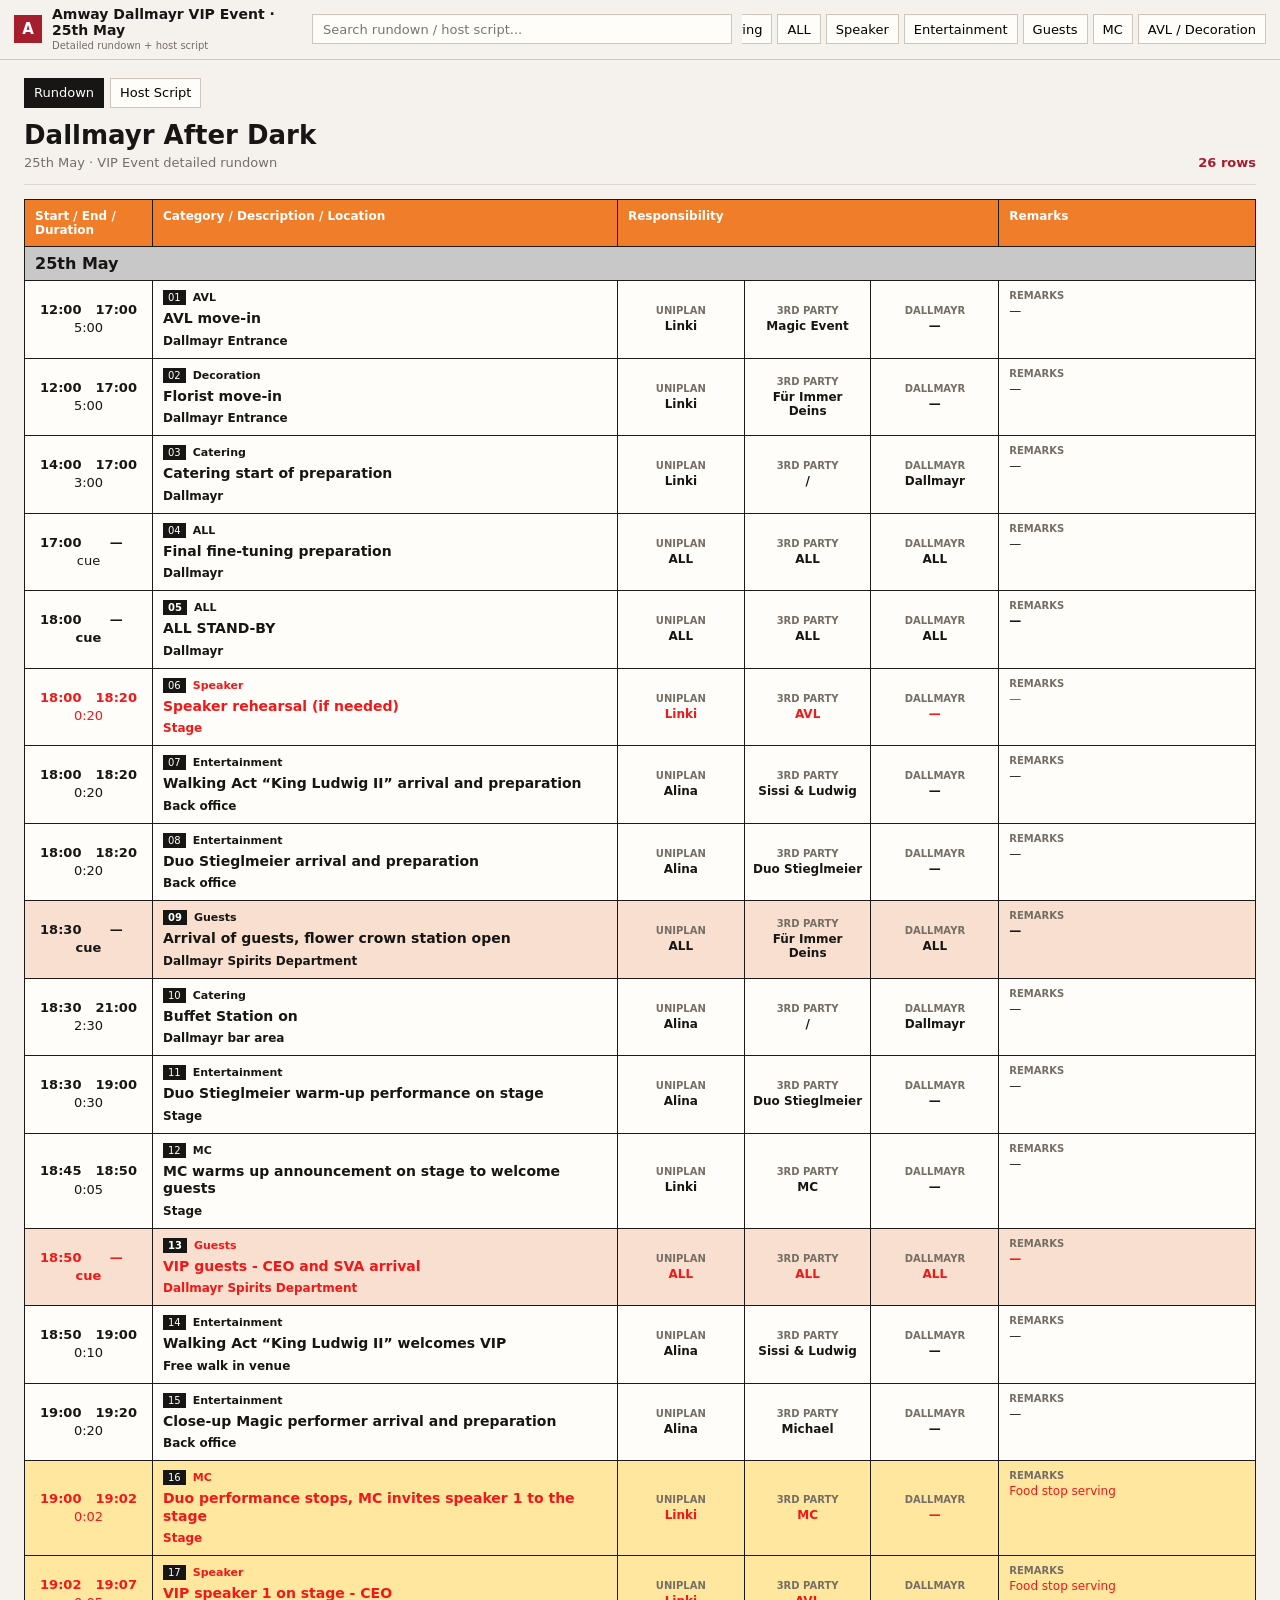
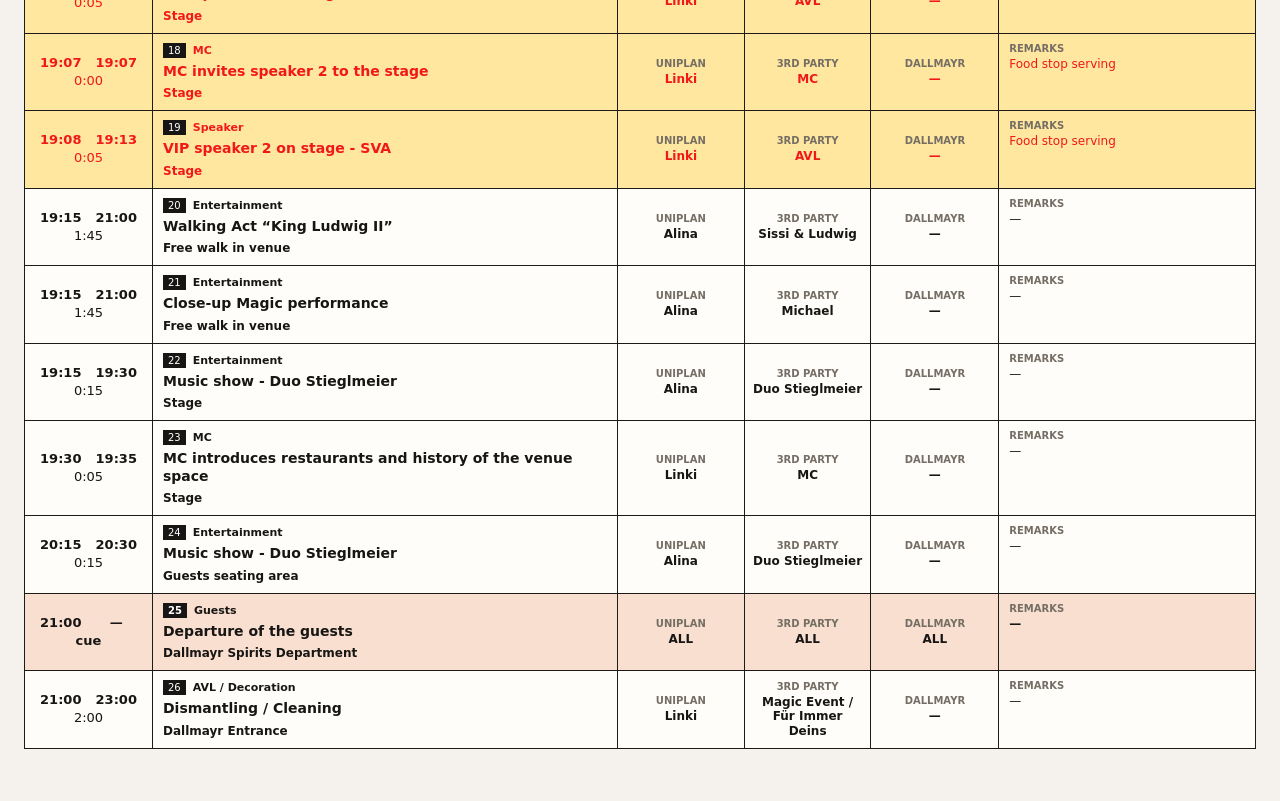
==== commit efbc2a12: "Add host script view to Dallmayr page" ====
--- a/amway-dallmayr-after-dark/index.html
+++ b/amway-dallmayr-after-dark/index.html
@@ -1,6 +1,6 @@
-<!doctype html><html lang="zh-CN"><head><meta charset="utf-8"><meta name="viewport" content="width=device-width,initial-scale=1"><title>Amway Dallmayr VIP Event | 25 May Rundown</title><style>
-:root{--bg:#f5f2ed;--paper:#fffdf9;--ink:#181614;--muted:#756e65;--line:#ddd5ca;--line2:#cfc5b8;--red:#f01818;--brand:#a51e2d;--peach:#f8dfcf;--yellow:#ffe79f}*{box-sizing:border-box}html{scroll-behavior:smooth}body{margin:0;background:var(--bg);color:var(--ink);font-family:Inter,ui-sans-serif,system-ui,-apple-system,BlinkMacSystemFont,"Segoe UI",Arial,"PingFang SC","Microsoft YaHei",sans-serif;letter-spacing:0}button,input{font:inherit}.header{position:sticky;top:0;z-index:30;background:rgba(245,242,237,.96);backdrop-filter:blur(14px);border-bottom:1px solid var(--line2);display:grid;grid-template-columns:28px minmax(250px,1fr) minmax(240px,420px) auto;gap:10px;align-items:center;padding:7px 14px}.mark{width:28px;height:28px;background:var(--brand);color:#fff;display:grid;place-items:center;font-weight:900;font-size:15px}h1{margin:0;font-size:14px;line-height:1.12;overflow-wrap:anywhere}.sub{font-size:10px;color:var(--muted);line-height:1.15;margin-top:2px}.search input{width:100%;height:30px;border:1px solid var(--line2);background:var(--paper);padding:0 10px;color:var(--ink);outline:none;font-size:13px}.filters{display:flex;gap:5px;justify-content:flex-end;overflow:auto}.chip{height:30px;border:1px solid var(--line2);background:var(--paper);padding:0 9px;white-space:nowrap;cursor:pointer;font-size:13px}.chip.active{background:#181614;color:#fff;border-color:#181614}main{max-width:1420px;margin:0 auto;padding:22px 24px 52px}.lead{display:flex;justify-content:space-between;gap:18px;align-items:flex-end;border-bottom:1px solid var(--line);padding-bottom:14px;margin-bottom:14px}.lead h2{margin:0;font-size:26px;line-height:1.05}.lead p{margin:6px 0 0;color:var(--muted);font-size:13px}.lead strong{white-space:nowrap;color:var(--brand);font-size:13px}.table-head,.run-row{display:grid;grid-template-columns:128px minmax(280px,1fr) minmax(300px,.82fr) minmax(170px,.55fr)}.table-head{position:sticky;top:45px;z-index:10;background:#ef7d2a;color:white;border:1px solid #1d1a17;border-bottom:0;font-weight:850;font-size:12px}.table-head div{padding:9px 10px;border-right:1px solid #1d1a17}.table-head div:last-child{border-right:0}.flow{display:grid;gap:0}.date-row{background:#c8c8c8;border:1px solid #1d1a17;border-bottom:0;padding:7px 10px;font-weight:850}.run-row{background:var(--paper);border:1px solid #1d1a17;border-bottom:0;min-height:58px}.run-row:last-child{border-bottom:1px solid #1d1a17}.run-row>div{border-right:1px solid #1d1a17;padding:9px 10px;min-width:0}.run-row>div:last-child{border-right:0}.time{display:grid;grid-template-columns:1fr 1fr;gap:4px;align-content:center;text-align:center}.time b,.time small,.time span{font-size:13px;line-height:1.1}.time b{font-weight:850}.time small{font-weight:760;color:inherit}.time span{grid-column:1/-1;color:inherit}.kicker{display:flex;gap:7px;align-items:center;margin-bottom:5px}.kicker span{font-size:10px;color:#fff;background:#181614;padding:2px 5px}.kicker em{font-style:normal;font-size:11px;color:inherit;font-weight:850}h3{margin:0;font-size:14px;line-height:1.25}.main p{margin:6px 0 0;color:inherit;font-size:12px;line-height:1.25;font-weight:650}.resp{display:grid;grid-template-columns:repeat(3,minmax(0,1fr));gap:0;padding:0!important}.resp div{padding:9px 8px;border-right:1px solid #1d1a17;display:grid;align-content:center;text-align:center}.resp div:last-child{border-right:0}label{display:block;color:var(--muted);font-size:10px;text-transform:uppercase;font-weight:850;margin-bottom:3px}.resp strong{font-size:12px;line-height:1.2}.remarks p{margin:0;font-size:12px;line-height:1.3;color:inherit}.peach{background:var(--peach);font-weight:850}.yellow{background:var(--yellow)}.red,.redtext{color:var(--red)}.bold{font-weight:900}.hidden{display:none!important}@media(max-width:980px){.header{grid-template-columns:28px minmax(0,1fr)}.search,.filters{grid-column:1/-1}.filters{justify-content:flex-start}main{padding:16px 18px 42px}.table-head{display:none}.run-row{grid-template-columns:118px minmax(0,1fr);margin-bottom:8px;border:1px solid #1d1a17}.run-row>div{border-right:0}.time{border-right:1px solid #1d1a17!important}.resp,.remarks{grid-column:2}.resp{border-top:1px solid #1d1a17}.remarks{border-top:1px solid #1d1a17}}@media(max-width:620px){.header{grid-template-columns:24px minmax(0,1fr);gap:7px;padding:6px 8px}.mark{width:24px;height:24px;font-size:13px}h1{font-size:12px;line-height:1.14}.sub{display:none}.search input{height:30px;font-size:12px;padding:0 9px}.chip{height:28px;font-size:11px;padding:0 8px}main{padding:13px 10px 32px}.lead{display:block;margin-bottom:12px;padding-bottom:10px}.lead h2{font-size:22px}.lead strong{display:block;margin-top:8px}.run-row{grid-template-columns:1fr;border-left:0;border-right:0}.time{border-right:0!important;border-bottom:1px solid #1d1a17!important;display:flex;align-items:center;justify-content:space-between;text-align:left}.time span{grid-column:auto}.resp,.remarks{grid-column:1}.resp strong{font-size:11px}h3{font-size:14px}.main p,.remarks p{font-size:11px}}@media print{.header{display:none}main{padding:0}body{background:white}.table-head{top:0}.run-row{break-inside:avoid}}
-</style></head><body><header class="header"><div class="mark">A</div><div><h1>Amway Dallmayr VIP Event · 25th May Rundown</h1><div class="sub">Detailed show flow · Start / End / Responsibility / Remarks</div></div><div class="search"><input id="q" placeholder="Search time, category, description, responsibility..."></div><div class="filters" id="filters"><button class="chip active" data-category="All">All</button><button class="chip " data-category="AVL">AVL</button><button class="chip " data-category="Decoration">Decoration</button><button class="chip " data-category="Catering">Catering</button><button class="chip " data-category="ALL">ALL</button><button class="chip " data-category="Speaker">Speaker</button><button class="chip " data-category="Entertainment">Entertainment</button><button class="chip " data-category="Guests">Guests</button><button class="chip " data-category="MC">MC</button><button class="chip " data-category="AVL / Decoration">AVL / Decoration</button></div></header><main><section class="lead"><div><h2>Dallmayr After Dark</h2><p>25th May · VIP Event detailed rundown</p></div><strong>26 rows</strong></section><section class="flow" id="flow"><div class="table-head"><div>Start / End / Duration</div><div>Category / Description / Location</div><div>Responsibility</div><div>Remarks</div></div><div class="date-row">25th May</div><article class="run-row " data-category="AVL">
+<!doctype html><html lang="zh-CN"><head><meta charset="utf-8"><meta name="viewport" content="width=device-width,initial-scale=1"><title>Amway Dallmayr VIP Event | 25 May Rundown & Host Script</title><style>
+:root{--bg:#f5f2ed;--paper:#fffdf9;--ink:#181614;--muted:#756e65;--line:#ddd5ca;--line2:#cfc5b8;--red:#f01818;--brand:#a51e2d;--peach:#f8dfcf;--yellow:#ffe79f}*{box-sizing:border-box}html{scroll-behavior:smooth}body{margin:0;background:var(--bg);color:var(--ink);font-family:Inter,ui-sans-serif,system-ui,-apple-system,BlinkMacSystemFont,"Segoe UI",Arial,"PingFang SC","Microsoft YaHei",sans-serif;letter-spacing:0}button,input{font:inherit}.header{position:sticky;top:0;z-index:30;background:rgba(245,242,237,.96);backdrop-filter:blur(14px);border-bottom:1px solid var(--line2);display:grid;grid-template-columns:28px minmax(250px,1fr) minmax(240px,420px) auto;gap:10px;align-items:center;padding:7px 14px}.mark{width:28px;height:28px;background:var(--brand);color:#fff;display:grid;place-items:center;font-weight:900;font-size:15px}h1{margin:0;font-size:14px;line-height:1.12;overflow-wrap:anywhere}.sub{font-size:10px;color:var(--muted);line-height:1.15;margin-top:2px}.search input{width:100%;height:30px;border:1px solid var(--line2);background:var(--paper);padding:0 10px;color:var(--ink);outline:none;font-size:13px}.filters{display:flex;gap:5px;justify-content:flex-end;overflow:auto}.chip,.tab{height:30px;border:1px solid var(--line2);background:var(--paper);padding:0 9px;white-space:nowrap;cursor:pointer;font-size:13px}.chip.active,.tab.active{background:#181614;color:#fff;border-color:#181614}main{max-width:1420px;margin:0 auto;padding:18px 24px 52px}.tabs{display:flex;gap:6px;margin:0 0 14px}.view{display:none}.view.active{display:block}.lead{display:flex;justify-content:space-between;gap:18px;align-items:flex-end;border-bottom:1px solid var(--line);padding-bottom:14px;margin-bottom:14px}.lead h2{margin:0;font-size:26px;line-height:1.05}.lead p{margin:6px 0 0;color:var(--muted);font-size:13px}.lead strong{white-space:nowrap;color:var(--brand);font-size:13px}.table-head,.run-row{display:grid;grid-template-columns:128px minmax(280px,1fr) minmax(300px,.82fr) minmax(170px,.55fr)}.table-head{position:sticky;top:45px;z-index:10;background:#ef7d2a;color:white;border:1px solid #1d1a17;border-bottom:0;font-weight:850;font-size:12px}.table-head div{padding:9px 10px;border-right:1px solid #1d1a17}.table-head div:last-child{border-right:0}.flow{display:grid;gap:0}.date-row{background:#c8c8c8;border:1px solid #1d1a17;border-bottom:0;padding:7px 10px;font-weight:850}.run-row{background:var(--paper);border:1px solid #1d1a17;border-bottom:0;min-height:58px}.run-row:last-child{border-bottom:1px solid #1d1a17}.run-row>div{border-right:1px solid #1d1a17;padding:9px 10px;min-width:0}.run-row>div:last-child{border-right:0}.time{display:grid;grid-template-columns:1fr 1fr;gap:4px;align-content:center;text-align:center}.time b,.time small,.time span{font-size:13px;line-height:1.1}.time b{font-weight:850}.time small{font-weight:760;color:inherit}.time span{grid-column:1/-1;color:inherit}.kicker{display:flex;gap:7px;align-items:center;margin-bottom:5px}.kicker span{font-size:10px;color:#fff;background:#181614;padding:2px 5px}.kicker em{font-style:normal;font-size:11px;color:inherit;font-weight:850}h3{margin:0;font-size:14px;line-height:1.25}.main p{margin:6px 0 0;color:inherit;font-size:12px;line-height:1.25;font-weight:650}.resp{display:grid;grid-template-columns:repeat(3,minmax(0,1fr));gap:0;padding:0!important}.resp div{padding:9px 8px;border-right:1px solid #1d1a17;display:grid;align-content:center;text-align:center}.resp div:last-child{border-right:0}label{display:block;color:var(--muted);font-size:10px;text-transform:uppercase;font-weight:850;margin-bottom:3px}.resp strong{font-size:12px;line-height:1.2}.remarks p{margin:0;font-size:12px;line-height:1.3;color:inherit}.peach{background:var(--peach);font-weight:850}.yellow{background:var(--yellow)}.red,.redtext{color:var(--red)}.bold{font-weight:900}.script-layout{display:grid;grid-template-columns:210px minmax(0,1fr);gap:16px}.script-nav{position:sticky;top:58px;align-self:start;border:1px solid var(--line);background:var(--paper);padding:10px}.script-nav a{display:block;color:var(--ink);text-decoration:none;border-top:1px solid var(--line);padding:9px 0;font-size:12px;line-height:1.25}.script-nav a:first-child{border-top:0}.script-list{display:grid;gap:10px}.script-card{display:grid;grid-template-columns:128px minmax(0,1fr);background:var(--paper);border:1px solid var(--line)}.script-card aside{background:#fbfaf6;border-right:1px solid var(--line);padding:12px 10px}.script-card aside b{display:block;font-size:14px;color:var(--brand)}.script-card aside span{display:block;color:var(--muted);font-size:11px;line-height:1.25;margin-top:6px}.script-body{padding:13px 16px}.script-body h3{font-size:18px;margin-bottom:10px}.script-body p{font-size:14px;line-height:1.65;margin:0 0 10px;white-space:pre-wrap;overflow-wrap:anywhere}.script-body h4{font-size:14px;margin:16px 0 8px;padding-top:10px;border-top:1px solid var(--line);color:var(--brand)}.script-note{display:inline-block;border:1px solid var(--line2);background:#fbfaf6;padding:7px 9px;margin:7px 0 10px;font-size:12px;color:var(--muted);font-weight:760}.hidden{display:none!important}@media(max-width:980px){.header{grid-template-columns:28px minmax(0,1fr)}.search,.filters{grid-column:1/-1}.filters{justify-content:flex-start}main{padding:16px 18px 42px}.table-head{display:none}.run-row{grid-template-columns:118px minmax(0,1fr);margin-bottom:8px;border:1px solid #1d1a17}.run-row>div{border-right:0}.time{border-right:1px solid #1d1a17!important}.resp,.remarks{grid-column:2}.resp{border-top:1px solid #1d1a17}.remarks{border-top:1px solid #1d1a17}.script-layout{grid-template-columns:1fr}.script-nav{position:static;display:flex;gap:8px;overflow:auto}.script-nav a{min-width:150px;border-top:0;border-right:1px solid var(--line);padding:5px 8px}}@media(max-width:620px){.header{grid-template-columns:24px minmax(0,1fr);gap:7px;padding:6px 8px}.mark{width:24px;height:24px;font-size:13px}h1{font-size:12px;line-height:1.14}.sub{display:none}.search input{height:30px;font-size:12px;padding:0 9px}.chip,.tab{height:28px;font-size:11px;padding:0 8px}main{padding:13px 10px 32px}.lead{display:block;margin-bottom:12px;padding-bottom:10px}.lead h2{font-size:22px}.lead strong{display:block;margin-top:8px}.run-row{grid-template-columns:1fr;border-left:0;border-right:0}.time{border-right:0!important;border-bottom:1px solid #1d1a17!important;display:flex;align-items:center;justify-content:space-between;text-align:left}.time span{grid-column:auto}.resp,.remarks{grid-column:1}.resp strong{font-size:11px}h3{font-size:14px}.main p,.remarks p{font-size:11px}.script-card{grid-template-columns:1fr;border-left:0;border-right:0}.script-card aside{border-right:0;border-bottom:1px solid var(--line);display:flex;justify-content:space-between;gap:12px}.script-card aside span{text-align:right;margin-top:0}.script-body{padding:11px 12px}.script-body h3{font-size:16px}.script-body p{font-size:13px;line-height:1.55}}@media print{.header,.tabs,.script-nav{display:none}main{padding:0}body{background:white}.view{display:block}.table-head{top:0}.run-row,.script-card{break-inside:avoid}}
+</style></head><body><header class="header"><div class="mark">A</div><div><h1>Amway Dallmayr VIP Event · 25th May</h1><div class="sub">Detailed rundown + host script</div></div><div class="search"><input id="q" placeholder="Search rundown / host script..."></div><div class="filters" id="filters"><button class="chip active" data-category="All">All</button><button class="chip " data-category="AVL">AVL</button><button class="chip " data-category="Decoration">Decoration</button><button class="chip " data-category="Catering">Catering</button><button class="chip " data-category="ALL">ALL</button><button class="chip " data-category="Speaker">Speaker</button><button class="chip " data-category="Entertainment">Entertainment</button><button class="chip " data-category="Guests">Guests</button><button class="chip " data-category="MC">MC</button><button class="chip " data-category="AVL / Decoration">AVL / Decoration</button></div></header><main><div class="tabs"><button class="tab active" data-view="rundown">Rundown</button><button class="tab" data-view="script">Host Script</button></div><section class="view active" id="rundown"><section class="lead"><div><h2>Dallmayr After Dark</h2><p>25th May · VIP Event detailed rundown</p></div><strong>26 rows</strong></section><section class="flow"><div class="table-head"><div>Start / End / Duration</div><div>Category / Description / Location</div><div>Responsibility</div><div>Remarks</div></div><div class="date-row">25th May</div><article class="run-row " data-category="AVL">
   <div class="time"><b>12:00</b><small>17:00</small><span>5:00</span></div>
   <div class="main"><div class="kicker"><span>01</span><em>AVL</em></div><h3>AVL move-in</h3><p>Dallmayr Entrance</p></div>
   <div class="resp"><div><label>Uniplan</label><strong>Linki</strong></div><div><label>3rd Party</label><strong>Magic Event</strong></div><div><label>Dallmayr</label><strong>—</strong></div></div>
@@ -155,6 +155,37 @@
   <div class="main"><div class="kicker"><span>26</span><em>AVL / Decoration</em></div><h3>Dismantling / Cleaning</h3><p>Dallmayr Entrance</p></div>
   <div class="resp"><div><label>Uniplan</label><strong>Linki</strong></div><div><label>3rd Party</label><strong>Magic Event / Für Immer Deins</strong></div><div><label>Dallmayr</label><strong>—</strong></div></div>
   <div class="remarks"><label>Remarks</label><p>—</p></div>
-</article></section></main><script>
-const state={category:'All',q:''};const rows=[...document.querySelectorAll('.run-row')];const filters=document.getElementById('filters');const q=document.getElementById('q');function applyFilter(){const needle=state.q.toLowerCase().trim();rows.forEach(row=>{const catOk=state.category==='All'||row.dataset.category===state.category;const textOk=!needle||row.innerText.toLowerCase().includes(needle);row.classList.toggle('hidden',!(catOk&&textOk));});}filters.querySelectorAll('.chip').forEach(btn=>btn.onclick=()=>{state.category=btn.dataset.category;filters.querySelectorAll('.chip').forEach(x=>x.classList.remove('active'));btn.classList.add('active');applyFilter();});q.oninput=()=>{state.q=q.value;applyFilter();};
+</article></section></section><section class="view" id="script"><section class="lead"><div><h2>Host Script</h2><p>慕尼黑奇妙夜主持词 · 0519版</p></div><strong>5 sections</strong></section><div class="script-layout"><nav class="script-nav"><a href="#script-1">一 暖场</a><a href="#script-2">二 欢迎余总及SVA</a><a href="#script-3">三 邀请余总及SVA致辞</a><a href="#script-4">四 奇妙夜派对时间</a><a href="#script-5">五 结束返程</a></nav><div class="script-list"><article class="script-card" id="script-1">
+  <aside><b>18:45 - 18:50</b><span>MC warm-up / guest welcome</span></aside>
+  <div class="script-body"><div class="kicker"><span>S01</span><em>Host Script</em></div><h3>（一）暖场</h3><p>欢迎来到Dallmayr！</p><p>各位领导人们，晚上好！Guten Abend（德语：晚上好）</p><p>欢迎来到「达尔麦亚奇妙夜」！今晚，公司倾力包下这座三百年的美食殿堂，只为给予在场各位优秀领导人专属的皇室至高尊崇礼遇。现场所有美食，都沿用正统皇家制作配方，严选全球各地优质溯源食材，依托传统手工匠心打造，还原最纯粹的宫廷本味。场内设有10 大主题美食柜台，每一个柜台都藏着一段百年故事、一个文化密码、一种巴伐利亚的生活哲学。接下来的时间里，大家可以自由探索、品尝、拍照、交流，请尽情享受这场穿越时光、舌尖上的巴伐利亚皇室之旅！</p><p>达尔麦亚始于 1700 年，从一间小杂货铺起步，靠诚信、品质、坚守，一步步成为欧洲皇室御用；</p><p>安利公司由杰·温安洛‌和‌理查·狄维士先生在 1959 年在亚达成的一个家庭地下室创立，靠梦想、责任、极致，一步步走向全球，成为健康行业的标杆。</p><p>这两个超越半个世纪的品牌，</p><p>都是家族传承，坚守长期主义</p><p>都追求极致品质，从源头把控</p><p>都坚持可持续发展，守护自然与未来</p><p>都相信：好产品，会自己说话；好口碑，能穿越时光</p><p>这就是我们选择达尔麦亚的原因 ——同频者，终将相遇。</p><p>达尔麦亚作为慕尼黑极具代表性的知名美食品牌，长久以来承载着德国人对食材品质、文化传承与极致匠心的至高追求。在今晚的奇妙夜中，我们精选了多款经典美食和招牌特色风味，以轻松的品鉴形式呈现，让大家在漫步闲谈中，细细品味这份沉淀百年的地道风味，感受历经时光洗礼依旧动人的舌尖美味。这里的每一道美食，都是一段历史的延伸；每一个空间细节，都是时间留下的痕迹。今晚，我们将在这栋历史建筑中体会经典美味能够跨越时代、被长久珍藏的真正内核。</p><p>很多人第一次来到这里，都会被它的气质震撼：低调、奢华、有底蕴、有温度。这不是一家普通的商店，而是一部活着的欧洲美食史，更是一段从平凡小店到皇室御用的奋斗传奇。</p><p>1700 年，达尔麦亚在慕尼黑诞生，最初只是一间小小的杂货铺。谁也没想到，三百年后，它会成为欧洲最大的奢华美食商行，拿下15 项皇家认证。从19 世纪初开始，达尔麦亚凭借全球严选食材、绝不妥协的制作工艺，成为巴伐利亚王室、德意志帝国，乃至全欧洲 14 个王室的御用供应商。是当年欧洲贵族、宫廷宴会公认的顶级美食殿堂。昔日国王的餐桌、公主的茶会、贵族的晚宴、皇室的庆典等，所有珍馐食材，全部由达尔麦亚专供。咖啡、茶叶、巧克力、葡萄酒、香肠、奶酪、野味、海鲜，满足皇室所有严苛的饮食需求。</p><p>借此美好时刻，也和大家分享趣味十足的德国饮食文化知识。德国人在饮食文化上有着极致的追求与讲究，当地拥有一千五百余种特色香肠，每一座城市都拥有专属风味；三百余种风味各异的传统面包，经典碱水面包更是风靡全球；六百余种风味奶酪，其中一百五十余种荣获原产地官方保护认证；而在咖啡领域，达尔麦亚深耕九十年匠心打磨，稳居德国咖啡顶尖行列。而巴伐利亚是德国当之无愧的美食核心之地，坐拥雪山湖泊、天然牧场与茂密森林，孕育出纯净天然的优质原生食材。再加上当地民众严谨务实、执着专注的处事性格，造就了当地美食扎实纯粹、无过多繁杂添加的独特特色。巴伐利亚饮食始终秉持简单纯粹、食材新鲜、还原本味的生活哲学，这一理念也与安利发展理念不谋而合，敬畏自然本源、坚守食材本真、秉持科学严谨态度，将品质至上作为永恒发展准则。</p><div class="script-note">必打卡小贴士，引导领导人体验（可根据现场实际情况放在入场或者间场）</div><p>咖啡与茶</p><p>300年前从皇室寻味起步，茶与咖啡就是Dallmayr的起家本事，巴伐利亚国王，茜茜公主家族的下午茶，茶叶必选自印度、中国专线进口的顶级原材，以严苛品控确保无掺假、无次等！今天的顶尖口碑，正是300年专注“定级稀缺”的必然结果，所以领导人们您一定要在现场体验一下，因为当年皇室喝的那杯茶，今天我们在这里为您同源复刻！</p><p>一杯咖啡，半部欧洲史，所以这里的咖啡您也绝对不能错过！ 60年代，Dallmayr派人深入埃塞俄比亚高地，与当地部落建立了半世纪合作：只收全手工采摘，水洗精致的顶级豆，同时修路建学校保障咖农收入，是“商业+公益”的皇室级长期主义！</p><h4>慕尼黑白香肠</h4><p>您必打卡的还有慕尼黑地标美食白香肠，香肠配方来自宫廷御厨秘方：只用海盐、天然香料、少量红酒/白兰地调味，无人工香精、无合成色素、无廉价填充淀粉。那这样一款美食是怎么来的呢？原来它的出现完全是一场意外，成就皇家经典！传说在1857年，慕尼黑老板在制作小牛肉烤肠时羊肠衣用光，派学徒去买，学徒错买回猪肠衣，又厚又韧，一煎就爆。情急之下，屠夫把肉糜塞进猪肠衣，放弃油煎，改用70℃热水慢煮。出锅的香肠通体乳白、嫩到弹牙，肉香混着欧芹与柠檬清香，一口惊艳全场！意外诞生的“白香肠”，瞬间成了慕尼黑爆款。意外成就了慕尼黑白香肠成为经典。恪守“只现做、只鲜吃”的老规矩，早年甚至有“中午前必须吃完”的传统。严守这套皇家古礼，三百年来坚持现做现供，不做久放工业化量产。真正的高端，从来都是对新鲜与分寸的极致敬畏。慕尼黑白香肠，早已不是普通市井小吃——它是茜茜公主同款御膳，是巴伐利亚百年匠心的缩影</p><p>茜茜公主同款「私享下午茶」
+茜茜公主常年旅居慕尼黑，平日十分偏爱精致下午茶，时常选用
+Dallmayr 精选高山红茶 + 皇室定制咖啡 + 手工宫廷点心。
+当年整个欧洲贵族纷纷效仿她。这份精致的下午茶它不只是吃食，更是19世纪欧洲上流社会的社交名片。在今天晚宴的现场，茜茜公主的同款私享下午茶，您绝对值得亲自打卡体验一下哦~！</p></div>
+</article><article class="script-card" id="script-2">
+  <aside><b>18:50</b><span>VIP arrival</span></aside>
+  <div class="script-body"><div class="kicker"><span>S02</span><em>Host Script</em></div><h3>（二）欢迎余总及SVA</h3><p>各位领导人，请大家把您的目光聚焦到会场入口处！掌声欢迎安利董事会联合主席 史蒂夫•温安洛先生以及安利（中国）总裁，余放女士！</p></div>
+</article><article class="script-card" id="script-3">
+  <aside><b>19:00 - 19:13</b><span>CEO / SVA speeches</span></aside>
+  <div class="script-body"><div class="kicker"><span>S03</span><em>Host Script</em></div><h3>（三）邀请余总及SVA致辞</h3><p>尊敬的史蒂夫主席、余总，“各位尊敬的领导人们，大家晚上好！</p><p>我是今晚奇妙夜的主持人田华，很高兴能和大家相聚在慕尼黑这座最传奇的美食地标——Dallmayr，一起开启这场「达尔麦亚奇妙夜」！共赴这场跨越三百年的美食之约。</p><p>今晚我们一同沉浸在浪漫的巴伐利亚风情里，相聚在这座拥有 300 年历史的传奇殿堂，共赴一场跨越时光的皇家尊享盛宴！本次高级营销总监的尊享活动，公司特意甄选这座欧洲百年传奇地标，将以皇家贵族礼遇，顶级匠心工艺致敬每一位深耕事业、成就卓越的领导人。</p><p>首先，让我们用热烈的掌声，有请安利（中国）总裁 余放女士为今晚致辞！</p><p>有请小余姐姐！</p><p>（备词，邀请SVA发言）感谢余总暖心致辞！接下来，让我们继续用全场最热烈的掌声有请安利董事会联合主席 史蒂夫・温安洛先生上台致辞！Now, let’s welcome Mr. Steve Van Andel to the “stage” with a warmest applause!</p><p>感谢您的分享！Thank you.</p></div>
+</article><article class="script-card" id="script-4">
+  <aside><b>19:15 - 21:00</b><span>party interaction</span></aside>
+  <div class="script-body"><div class="kicker"><span>S04</span><em>Host Script</em></div><h3>（四）奇妙夜派对时间</h3><p>再次感谢余总和史蒂夫主席的祝福和莅临！接下来，大家可以开启沉浸式体验，探索美好。让我们在这个充满故事的地方，享受一段轻松又难忘的奇妙时光～”</p><p>音乐、魔术、拍照</p><p>结合演出/互动时程，适时带动大家参与、前往打卡各个柜台</p><div class="script-note">19:30（老板致辞后20-30分钟，根据现场情况开始介绍）</div><div class="script-note">(互动备词)</div><p>为王宫宴会提供顶级咖啡、茶、巧克力、葡萄酒、野味、香肠、奶酪等全品类美食，大家有没有发现，今天这里都有？您都打卡过每个食品柜台了吗？ 每个柜台的食物都有它的传奇故事。在此之前，那我就先来跟大家聊聊皇室贵族为什么独爱Dallmayr？ 
+首先，它是15国皇室“共用的御用商”，不是一家，是15个欧洲皇室认证供应商，茜茜公主、德皇威廉二世都用它。</p><p>其次，它是近代欧洲率先汇聚全球珍稀食材的高端商行，19世纪，香蕉、芒果、荔枝在欧洲闻所未闻，Dallmayr是率先把这些奇珍引入德国。贵族要的不是吃，是别人没有的稀缺与体面。
+最后，它是干净到“皇室敢直接吃”，过敏风险极低，旗下多款产品：无填充、无人工防腐剂、无大豆/麸质隐性致敏源。贵族怕过敏、怕不健康，Dallmayr是皇室认可的洁净标准，赢得皇室贵族放心食用的高度信赖。</p><p>在众多宫廷臻品里，最受贵族追捧喜爱的经典好物，是皇家咖啡、白香肠、巧克力、风干火腿、稀有蜂蜜，每一样都是皇家经典美味。
+
+故事一：Dallmayr 三百年不涨价的「匠心固执」
+别的商家逢年过节跟风溢价、换原料降成本，
+Dallmayr 三百年来始终坚守初心：宁可少赚，绝不降原料等级；宁可限量，绝不掺假填充。当年皇室给它的评价：卖的不是美食，是可以托付一生的信赖与体面。这和安利长久经营、坚守品质、守护伙伴价值的初心，完全同频。</p><p>故事二：二战被炸平，也要原样重建的执念
+风雨百年间，达尔麦亚也曾经经历磨难，二战时期慕尼黑遭遇战火轰炸，总店化为废墟。危难之际，店员冒着生命危险，冲进火海，抢救出皇室配方本，这本典籍，是达尔麦亚的品牌灵魂。也正是因为这份坚守，所有皇家风味才能在战后得以重生，代代延续。</p><p>时至今日，达尔麦亚依旧保留家族经营，70 位厨师坚守手工制作，每年接待 280 万全球访客，是慕尼黑当之无愧的美食圣殿。最初一间小杂货铺，到风靡欧洲的皇室御用品牌，达尔麦亚三百年只做一件事：始终坚守初心，一心一意深耕品质，用心服务每一位食客伙伴，这份历经战火依旧不改、代代坚守初心的精神，与安利一直以来的初心——以品质相伴，以真心相待，代代传承的创业精神高度契合！</p><div class="script-note">（10个柜台互动备词）</div><h4>coffee stand | 咖啡角</h4><p>Matcha Power Station抹茶能量站
+130年来，饮茶一直是达尔麦亚的传统。红茶和绿茶的原料来自世界各地，从阳光充足的喜马拉雅山南坡到日本，为了找到最好的叶子，达尔麦亚的茶叶专家会辗转于世界各地的茶园中品尝。这些茶叶经过精心挑选后，会在达尔麦亚茶厂进行混合。这里可供选择的茶品种约有120种，从“正统茶”到果味和草本茶，或者抹茶、姜黄茶等更具异国情调的茶都可以在这里找到。</p><p>无论是在采购过程中，检查新到货或开发新的混合茶，达尔麦亚的茶叶专家每天都要品尝许多杯茶。专家们每天都要品尝许多样品，通常每天几百杯，每次品茶都会经过看-闻-品-吐四步严苛流程，只为锁定最佳风味与品质，给宾客提供那一杯“130年不变的皇室味道”。这种精益求精的匠心精神，以专业致敬品质，追求极致，和安利公司对产品研发的高标准同频。</p><h4>Pastry Shop | Pralinees | 西点柜台</h4><p>1940年代，战争把位于迪纳大街的总店夷为平地。店员冒着炮火冲进去抢救了两样东西：现金和厚厚的配方本，配方里面详细记录着皇室定制酱料配方、巧克力制作工艺，以及啡烘焙曲线等重要信息。战后重建时，所有招牌味道都靠这本簿子还原，没有它就没有今天的 达尔麦亚风味体系。</p><h4>Pistachio Marzipan开心果杏仁糖</h4><p>这是中世纪欧洲宫廷御用珍点，古时开心果与杏仁皆是贵族专属稀缺坚果。质地绵密醇厚，坚果本香纯粹淡雅，是皇室加冕、宴会待客的经典雅致小食。慕尼黑本地、欧洲游客、皇室伴手礼里，这款手工点心永远销量第一、知名度最高。</p><h4>Sweet treats | 甜点柜台</h4><p>达尔麦亚是德国三百年顶级奢华美食传奇，更是巴伐利亚王室御用供应商，低调享誉欧洲。很多人不知道，它的手工巧克力同样是德国高端餐饮的隐秘标杆。
+
+二战时，达尔麦亚位于慕尼黑的总店在轰炸中被完全摧毁，大量历史资料与老配方险些失传。店员及家族后人在废墟中抢救并复原了部分珍贵的宫廷级配方，其中就包括这款高可可巧克力的原型。
+
+如今我们尝到的这款浓醇巧克力，沿用了当年复原的经典配比——浓醇深邃、苦甜平衡，既有 19 世纪欧洲贵族偏爱黑巧的典雅传统，也承载着穿越战火的匠心与克制。冷战年代，达尔麦亚的精品食品（包括巧克力与咖啡）常作为西德政要间低调的高端赠礼，极少对外流通，只在少数顶级宴席与私享场合出现。</p><h4>Salmon Counter | 三文鱼柜台</h4><p>Gravad lax | Mini potato rösti | Horseradish腌三文鱼配迷你土豆饼、辣根</p><p>这款腌三文鱼源自14世纪北欧维京渔民的生存智慧。在以前没有冰箱的年代，渔民把三文鱼抹盐、糖、野生莳萝，埋在海边潮间带的沙地里低温发酵腌渍，靠海风与砂石天然熟成，完全无腥、自带海洋清鲜。17世纪起，瑞典贵族、丹麦宫廷将它作为夏季冷前菜，清爽解腻。</p><p>达尔麦亚只用挪威/法罗群岛进口的大西洋鲑（三文鱼里的“贵族种”），野生血统、冷水慢长、脂纹均匀。复刻维京古法：手工干腌、低温慢浸、不加防腐剂，只用盐、糖、新鲜莳萝，历经24–48小时的低温慢浸，让鱼肉“鲜而不咸、润而不腻”。搭配迷你土豆松饼与新鲜辣根，是老慕尼黑贵族夏日私宴的标配，清冽山海味，低调高级。</p><h4>Deli-Counter | 熟食柜台</h4><p>Smoked Salmon Mousse | Trout Caviar烟熏三文鱼慕斯配鳟鱼鱼子酱</p><p>达尔麦亚从巴伐利亚王室时期就专供烟熏鱼、鱼子到宫廷宴会。以前只有贵族能吃整份烟熏三文鱼和鲟鱼籽，当年茜茜公主夏天住基姆湖行宫，只吃这里的熏鱼，达尔麦亚现在的做法和宫廷厨房一模一样。现在用慕斯配鳟鱼籽，慕斯的顺滑很好的中和了鱼子的咸腥，是当年宫廷御厨的老手法。</p><p>这道菜品中三文鱼、鳟鱼的产地更是有这严格的限定：基姆湖是巴伐利亚最大湖，湖水来自阿尔卑斯融雪，鱼没有腥味，肉质细嫩。而为了防止过度捕捞，基姆湖只有16户渔家拥有合法商业捕捞权，正如安利公司不追求短期利益，只做稳定溯源、品质可控、坚持可持续发展的理念一样。达尔麦亚是这些渔家在慕尼黑高端餐厅里的独家合作方，品质与供应稳定有保障。</p><h4>Cheese Counter | 奶酪柜台</h4><p>德国是全球顶级奶酪生产国，拥有超过 600 种奶酪，其中 150 多种受原产地保护（PDO/g.U.）。核心产区为巴伐利亚（尤其阿尔高 Allgäu），主要分为硬质、半硬质、软质、霉皮、蓝纹、烟熏、新鲜七大经典品类。</p><p>而在达尔麦亚，全部是法国和瑞士小农场手工奶酪，不是工业量产货。Comté孔泰奶酪要熟成18个月，奶香厚重，比红酒还香；灰皮山羊奶酪用草木灰发酵，风味独特，全欧洲小众到离谱。搭配的是松露蜂蜜、芒果酸辣酱、无花果芥末，全是达尔麦亚手工自制。欧洲有句话：不懂奶酪，就不懂贵族餐桌。</p><h4>Sausage and Ham Counter | 香肠火腿柜台</h4><p>香肠之于德国人，正如意大利面之于意大利人，是日常三餐不可或缺的部分。德国官方统计拥有‌约1500种香肠‌，每个地区都有其特色品种，如纽伦堡小香肠、图林根香肠、慕尼黑白肠、法兰克福香肠（热狗原型）等‌‌。德国人均年消费香肠30 公斤以上，是啤酒节、市集、家庭餐桌核心食物。</p><p>大家现在看到的白香肠配碱水面包，就是慕尼黑的国民早餐，传统规矩香肠只能在中午12点前吃，白香肠是不经烟熏、不经长期腌制，全是鲜肉和香草，古时候没有冰箱，上午不吃掉下午就容易坏，象征着巴伐利亚人追求“新鲜即正义”的生活哲学。剥掉肠衣蘸甜芥末，再咬一口碱水面包，搭配一杯小麦啤酒，是最地道的巴伐利亚风味体验。达尔麦亚的白香肠用55%以上小牛肉和猪背脂，配以欧芹、柠檬皮、肉豆蔻、白胡椒，相传这是当年巴伐利亚国王路德维希一世的御用配方。</p><p>Bar &amp; Grill | 烧烤吧</p><p>Grilled jumbo shrimp | Risotto Nero | Dallmayr shellfish bisque烤大虾配墨鱼汁烩饭、达尔麦亚海鲜浓汤</p><p>海鲜浓汤（Bisque）源自 17 世纪法国贵族菜，18 世纪进入欧洲宫廷。达尔麦亚选用每日新鲜到港的地中海大西洋海鲜，沿用传统工艺每日鲜拆虾蟹壳，慢熬 6–8 小时，浓缩过滤，不外售、仅堂食。</p><h4>Warm-Counter  | 热食柜台</h4><p>Homemade meatballs | Tarragon jus | Truffles手工肉丸配龙蒿汁、松露</p><p>肉必须手工剁，不能用绞肉机——机器会把肉汁压干，口感发柴。 龙蒿是巴伐利亚新鲜香草，只在春夏生长，香气很娇贵，一煮过头就消失。松露用意大利阿尔巴白松露片，只在最后3秒刨上，香气瞬间释放。这道菜成本极高、工序极繁，可以说是达尔麦亚“不计成本”的代表作。</p><h4>Fruit-Counter | 水果柜台</h4><p>Flambeed Pineapple | Villa Flor Pink Bourbon Coffee crème Brûlee | Pitahya火焰菠萝、粉波旁咖啡焦糖布蕾、火龙果
+粉波旁是咖啡界的“贵族变种”，年产量极少，来自哥伦比亚的顶级咖啡庄园。它是达尔麦亚咖啡帝国的“最贵豆子”，达尔麦亚是德国最大的买家之一，确保了只有在这里，宾客才能尝到最纯正、最新鲜的粉波旁。</p><p>这款焦糖布蕾是用粉波旁咖啡细粉和冷萃咖啡液做的蛋奶冻。敲开薄糖，让舌尖感受粉波旁的奶香、玫瑰香、红莓香，一口体会达尔麦亚从慕尼黑小杂货铺到全球咖啡奢侈品的浓缩。</p><h4>饮品柜台</h4><h4>Detox轻氧排毒饮</h4><p>当年皇室成员来采购，店员会推荐姜+青柠+蜂蜜水当餐前清体饮；今天这里的 Detox轻氧排毒饮，就是把百年皇室清体逻辑改成现代无酒精特调。这款不是现代网红饮料，是100多年前慕尼黑贵族餐前清体水。达尔麦亚从 1895年女主厨时代就强调 “好食材=干净身体”。这正正和安利的健康理念契合，尊崇天然营养，守护身体本源，倡导科学轻养、纯净健康的生活。</p><p>以前巴伐利亚皇室、慕尼黑老钱家族，来达尔麦亚采购正餐前，一定会点一杯姜柠清水，用来解腻、清味蕾，再喝葡萄酒、吃正餐。现在我们把贵族的清体智慧，变成人人可享的健康日常，让健康更简单、更有品质。</p></div>
+</article><article class="script-card" id="script-5">
+  <aside><b>21:00</b><span>departure</span></aside>
+  <div class="script-body"><div class="kicker"><span>S05</span><em>Host Script</em></div><h3>（五）结束返程</h3><p>各位领导人们，今晚的「达尔麦亚奇妙夜」也快要接近尾声啦～</p><p>相信大家今晚都在轻松欢乐的氛围中，感受也感受到了这座百年老店的魅力。</p><p>达尔麦亚用 300 年证明：好产品会说话，好口碑能传世。这正是安利 65 年来，一直坚守的道路。</p><p>温馨提醒一下，结束后请大家步行至酒店，大约7分钟的路程，大家返程时携带好随身物品，结伴而行注意安全～</p><p>再次感谢大家今晚的到来，也感谢Dallmayr为我们准备的一切！愿这个奇妙之夜希望能成为大家慕尼黑之旅里最温暖、最难忘的回忆。</p><p>各位领导人，明天见！”</p></div>
+</article></div></div></section></main><script>
+const state={category:'All',q:''};const rows=[...document.querySelectorAll('.run-row')];const scriptCards=[...document.querySelectorAll('.script-card')];const filters=document.getElementById('filters');const q=document.getElementById('q');const tabs=[...document.querySelectorAll('.tab')];const views=[...document.querySelectorAll('.view')];function activeView(){return document.querySelector('.view.active').id}function applyFilter(){const needle=state.q.toLowerCase().trim();rows.forEach(row=>{const catOk=state.category==='All'||row.dataset.category===state.category;const textOk=!needle||row.innerText.toLowerCase().includes(needle);row.classList.toggle('hidden',!(catOk&&textOk));});scriptCards.forEach(card=>{const textOk=!needle||card.innerText.toLowerCase().includes(needle);card.classList.toggle('hidden',!textOk);});}filters.querySelectorAll('.chip').forEach(btn=>btn.onclick=()=>{state.category=btn.dataset.category;filters.querySelectorAll('.chip').forEach(x=>x.classList.remove('active'));btn.classList.add('active');applyFilter();});tabs.forEach(btn=>btn.onclick=()=>{tabs.forEach(x=>x.classList.remove('active'));views.forEach(x=>x.classList.remove('active'));btn.classList.add('active');document.getElementById(btn.dataset.view).classList.add('active');});q.oninput=()=>{state.q=q.value;applyFilter();};
 </script></body></html>
